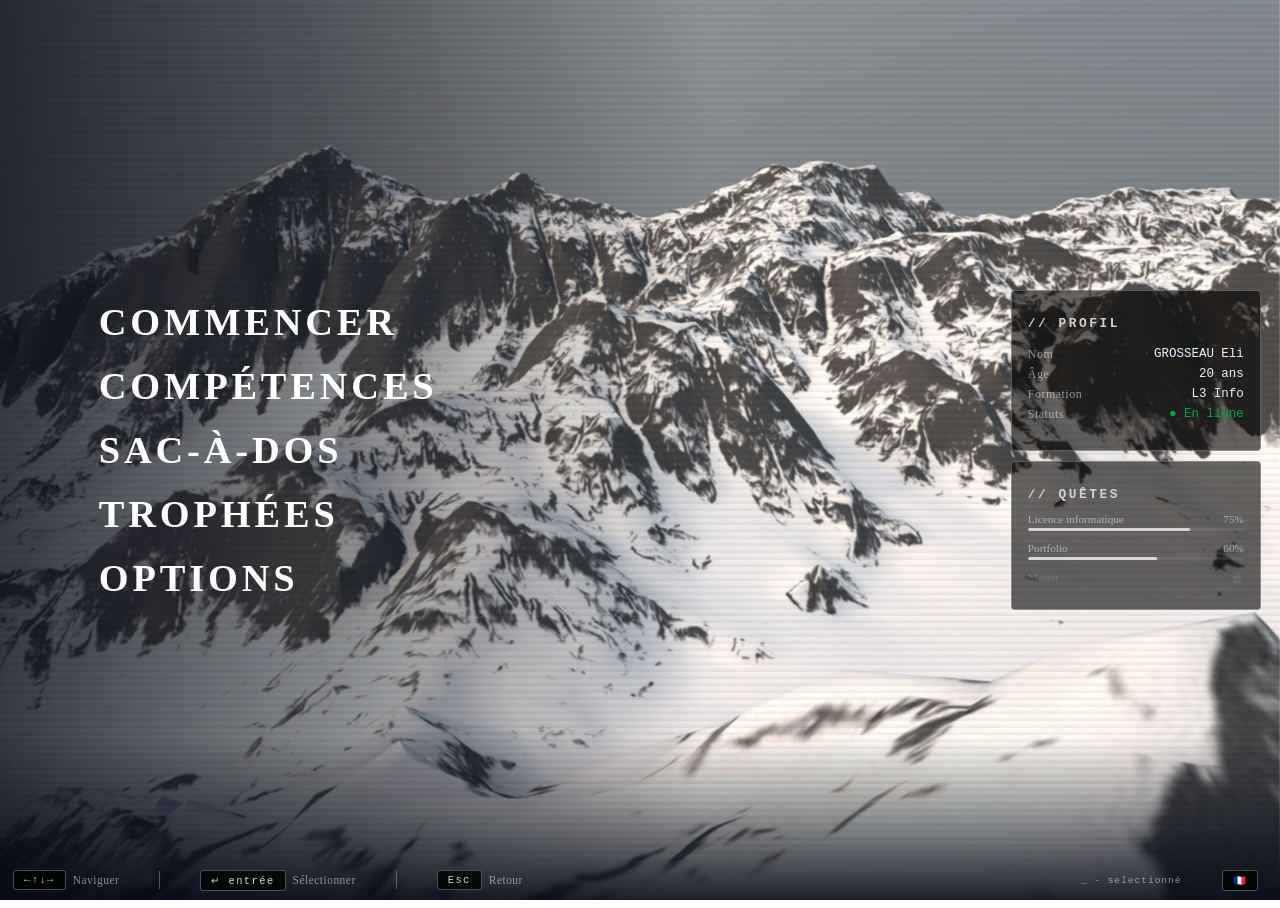
==== index.html @ 4098d2c5 "menu,aside et footer + backgound et effet visuel" ====
<!DOCTYPE html>
<html lang="fr">
<head>
    <meta charset="UTF-8">
    <meta name="viewport" content="width=device-width, initial-scale=1.0">
    <title>GROSSEAU Eli</title>
    <link rel="stylesheet" href="style.css">
</head>
<body>

<!-- 
<div id="loader">
    <div></div>
</div>
-->


<!-- ===============effet visuel du background========================= -->
<!-- <canvas id="snow-canvas" aria-hidden="true"></canvas> -->
<div id="overlay-left"  aria-hidden="true"></div>
<div id="overlay-bottom" aria-hidden="true"></div>
<div id="scanlines"     aria-hidden="true"></div>




<img id="background" src="montagne2.png" alt="img de fond">




<!-- ===============nav========================= -->

<nav id="menu" aria-label="Menu principal">
    <ul>
        <li class="menu-item" data-section="contact">
            <span>commencer</span>
        </li>
        <li class="menu-item">
            <span>compétences</span>
        </li>
        <li class="menu-item">
            <span>sac-à-dos</span>
        </li>
        <li class="menu-item">
            <span>trophées</span>
        </li>
        <li class="menu-item">
            <span>options</span>
        </li>
        
    </ul>
</nav>


<!-- ===============aside========================= -->
<aside id="side-panel">
    
    <div class="panel-card">
        <h3>// PROFIL</h3>
        <dl class="profil-list">
            <dt>Nom</dt>
            <dd>GROSSEAU Eli</dd>

            <dt>Âge</dt>
            <dd>20 ans</dd>

            <dt>Formation</dt>
            <dd>L3 Info</dd>

            <dt>Statuts</dt>
            <dd style="color:#00a740">● En ligne</dd>

        </dl>
    </div>

    <div class="panel-card">
        <h3>// quêtes</h3>

        <p class="prog-label"><span data-i18n="quete.master">Licence informatique</span><span>75%</span></p>
        <div class="prog-track"><div class="prog-fill" style="width:75%"></div></div>

        <p class="prog-label"><span data-i18n="quete.master">Portfolio</span><span>60%</span></p>
        <div class="prog-track"><div class="prog-fill" style="width:60%"></div></div>

        <div class="locked">
        <p class="prog-label"><span data-i18n="quete.portfolio">Master</span><span>🔒</span></p>
        <div class="prog-track"><div class="prog-fill" style="width:0%"></div></div>
        </div>
    </div>
    
</aside>


<!-- contenu principal -->

<section class="section-panel" id="section-contact" aria-label="Contact"> 
    <div class="section-inner">
        <h1>Commencer</h1>
        <form id="contact-form" action="https://formspree.io/f/xykaarzw" method="POST">
                <div class="contact-field">
                    <label>NOM DU JOUEUR</label>
                    <input type="text" name="name" placeholder="Ton nom" required>
                </div>
                <div class="contact-field">
                    <label>CANAL DE COMMUNICATION</label>
                    <input type="email" name="email" placeholder="ton@email.com" required>
                </div>
                <div class="contact-field">
                    <label>MESSAGE</label>
                    <textarea name="message" placeholder="Décris ta demande..." required></textarea>
                </div>
                <button type="submit" class="btn-launch">Envoyer</button>
                <p id="form-status" style="margin-top:12px; font-family:var(--font-mono);
                font-size:0.75rem; color:var(--accent); display:none;"></p>
        </form>
    </div>
</section>











<!-- ===============footer========================= -->
<footer id="footer">

    <div class="controls">
        <span class="box">←↑↓→</span>
        <span class="control-label">Naviguer</span>
    </div>

    <div class="separation"></div>

    <div class="controls">
        <span class="box">↵ entrée</span>
        <span class="control-label">Sélectionner</span>
    </div>

    <div class="separation"></div>

    <div class="controls">
        <span class="box">Esc</span>
        <span class="control-label">Retour</span>
    </div>

    <span class="footer-right control-label">_ - selectionné</span>
    <span class="box">🇫🇷</span>
</footer>


<script src="main.js"></script>
</body>
</html>
---- style.css ----
:root {
    --accent:    #d4d4d4;
    --accent2:   #B8F5FF;
    --dark:      #050d1a;
    --panel-bg:  rgba(5, 20, 40, 0.82);
    --border:    rgba(211, 211, 211, 0.35);
    --text:      #e8f4ff;
    --text-dim:  rgba(232, 244, 255, 0.55);
    --font-hud:  'Rajdhani', sans-serif;
    --font-mono: 'Share Tech Mono', monospace;
    --menu :rgb(15, 15, 15); 
    }


html, body {
    width: 100%; height: 100%;
    overflow: hidden;
}



    /* Dégradé gauche : assombrit la zone menu pour le rendre lisible */
#overlay-left {
    position: fixed; inset: 0; z-index: 3; pointer-events: none;
    background: linear-gradient(
    to right,
    rgba(4,10,22,0.80) 0%,
    rgba(4,10,22,0.45) 28%,
    transparent 55%
    );
}

    /* Dégradé bas */
#overlay-bottom {
    position: fixed; bottom: 0; left: 0; right: 0; z-index: 3;
    height: 18vh; pointer-events: none;
    background: linear-gradient(to top, rgba(4,10,22,0.90) 0%, transparent 100%);
}
    
    /* Légères lignes horizontales pour l'effet écran CRT */
#scanlines {
    position: fixed; inset: 0; z-index: 4; pointer-events: none;
    background: repeating-linear-gradient(
    to bottom,
    transparent 0px, transparent 3px,
    rgba(0,0,0,0.04) 5px, rgba(0,0,0,0.06) 7px
    );
}







#background {
    position: fixed; inset: 0; z-index: 0;
    width: 100%; height: 100%;
    object-fit: cover;        
    object-position: center;  
    pointer-events: none;
}






#header{
    position: fixed; top:0; left:0; right: 0; z-index: 10;
    height: 50px;
    /*background-color: rgba(0, 0, 0, 0.815);*/
    background: rgba(4,10,22,0.85);
    border-bottom: 1px solid rgb(0, 0, 0);
    backdrop-filter: blur(10px);
    display: flex; align-items: center; padding: 0 24px; gap: 14px;
}

.header-right {
    margin-left: auto; 
    display: flex; 
    gap: 10px; 
    align-items: center; 
}

.name {
    font-size: 1.05rem; font-weight: 700;
    letter-spacing: 0.18em;color: var(--accent);
}




.box{
    background: rgba(0, 0, 0,0.8); border: 1px solid var(--border);
    border-radius: 3px; 
    padding: 3px 10px;
    font-family: var(--font-mono); 
    font-size: 0.65rem;
    color: var(--accent); letter-spacing: 0.14em;
}


#menu {
    position: fixed; left: 3.5vw; top: 50%;
    transform: translateY(-50%);
    z-index: 10;
    display: flex; flex-direction: column; gap: 4px;
}


.menu-item{
    display: flex; align-items: center; gap: 12px;
    padding: 10px 20px 10px 14px;
    cursor: pointer; 
    border-radius: 0;
    position: relative;
    list-style: none;
    font-size: clamp(1rem, 3vw, 4rem); font-weight: 600;
    letter-spacing: 0.1em; text-transform: uppercase;
    color: /*var(--menu)*/white; transition: color 0.15s;
    
}

.menu-item:hover {

    background: rgba(0, 0, 0, 0.39);
    /*backdrop-filter: blur(4px);*/
}





#side-panel {
    position: fixed; right: 1.5vw; top: 50%;
    transform: translateY(-50%);
    z-index: 10; 
    width: min(250px, 20vw);
    display: flex; flex-direction: column; gap: 10px;
    
}


.panel-card {
    background: /*var(--panel-bg)*/ rgba(0, 0, 0,0.6); 
    border: 1px solid var(--border);
    border-radius: 4px; 
    padding: 12px 16px; 
    /*backdrop-filter: blur(4px);*/
}

.panel-card h3{
    font-family: var(--font-mono); font-size: 0.8em;
    letter-spacing: 0.2em; color: var(--accent);
    text-transform: uppercase; margin-bottom: 10px;
}

.panel-card dl {
    display: grid;
    grid-template-columns: auto 1fr; 
    gap: 5px 12px;                   
}

.profil-list > dt {
    font-size: 0.75rem;
    color: var(--text-dim);
    letter-spacing: 0.04em;
    align-self: center;
}

.profil-list > dd {
    font-family: var(--font-mono);
    font-size: 0.78rem;
    color: var(--text);
    text-align: right; 
    align-self: center;
}


.prog-label {
    display: flex; justify-content: space-between;
    font-size: 0.7rem; color: var(--text-dim); margin-bottom: 3px;
}

.prog-track {
    height: 3px; background: rgba(255,255,255,0.08);
    border-radius: 2px; overflow: hidden; margin-bottom: 7px;
}

.prog-fill { height:100%; border-radius:2px; background:var(--accent); box-shadow:0 0 5px var(--accent); }

.locked{
    opacity: 0.3; 
    filter: grayscale(1); 
    
}


#footer{
    position: fixed; bottom: 0; left: -9px; right: 0; z-index: 10;
    height:40px; 
    /*background: /*rgba(4,10,22,0.85);*/
    /*border-top: 1px solid var(--border);*/
    backdrop-filter: blur(2px);
    display: flex; 
    align-items: center; 
    padding: 0 22px; 
    gap: 40px;
}

.controls {
    display: flex; 
    align-items: center; 
    gap: 7px; 

}

.separation {
    width: 1px; 
    height: 18px; 
    background: var(--border);
}

.control-label {
    font-size: 0.72rem; 
    color: var(--text-dim); 
    letter-spacing: 0.04em;
}

.footer-right {
    margin-left: auto; 
    font-family: var(--font-mono);
    font-size: 0.6rem; 
    color: var(--text-dim); 
    letter-spacing: 0.1em;
}
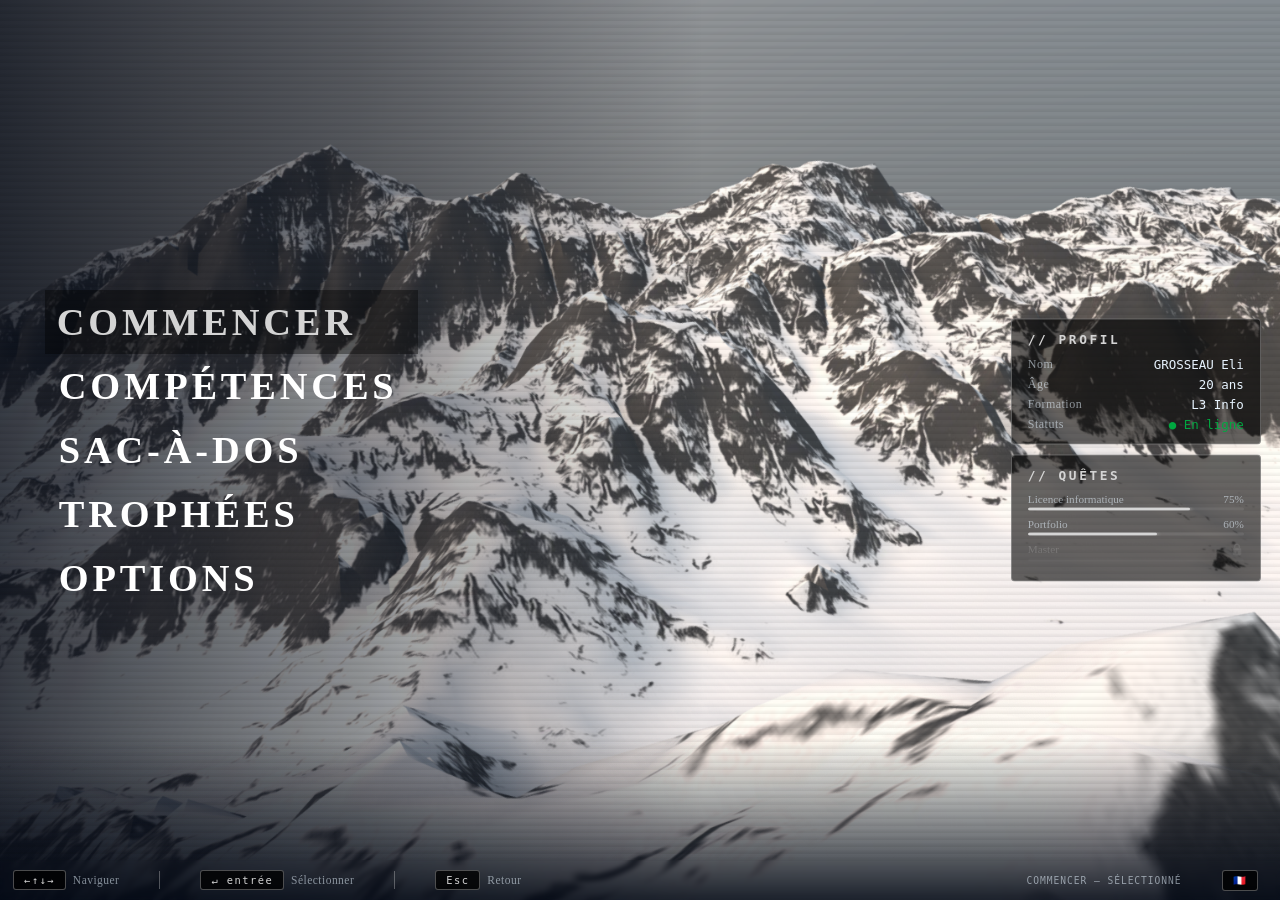
==== commit cff11fbf: "ajustement navigation + ajout du contenu principal" ====
--- a/index.html
+++ b/index.html
@@ -24,7 +24,7 @@
 
 
 
-<img id="background" src="montagne2.png" alt="img de fond">
+<img id="background" src="image/montagne2.png" alt="img de fond">
 
 
 
@@ -36,16 +36,16 @@
         <li class="menu-item" data-section="contact">
             <span>commencer</span>
         </li>
-        <li class="menu-item">
+        <li class="menu-item" data-section="competences">
             <span>compétences</span>
         </li>
-        <li class="menu-item">
+        <li class="menu-item" data-section="sac">
             <span>sac-à-dos</span>
         </li>
-        <li class="menu-item">
+        <li class="menu-item" data-section="trophees">
             <span>trophées</span>
         </li>
-        <li class="menu-item">
+        <li class="menu-item" data-section="options">
             <span>options</span>
         </li>
         
@@ -118,9 +118,70 @@
 </section>
 
 
-
-
-
+<section class="section-panel" id="section-competences" aria-label="Compétences"> 
+    <div class="section-inner">
+        <h1>Compétences</h1>
+
+        <div class="skill-level">
+            <h2>or <svg width="30px" height="15px" viewBox="0 0 16.00 16.00" fill="none" xmlns="http://www.w3.org/2000/svg" stroke="" stroke-width="0.00016"><g id="SVGRepo_bgCarrier" stroke-width="0"></g><g id="SVGRepo_tracerCarrier" stroke-linecap="round" stroke-linejoin="round"></g><g id="SVGRepo_iconCarrier"> <circle cx="8" cy="8" r="8" fill="#ffd500"></circle> </g></svg></h2>
+            <div class="skill-grid">
+                <div class="skill-card">
+                    <img src="image/python.png" alt="Python icon">
+                    <h3>python</h3>
+                </div>
+
+                <div class="skill-card">
+                    <img src="python-icon.png" alt="Python icon">
+                    <h3>javascript</h3>
+                </div>
+                
+                <div class="skill-card">
+                    <img src="python-icon.png" alt="Python icon">
+                    <h3>css</h3>
+                </div>
+                
+            </div>
+        </div>
+
+        <div class="skill-level">
+            <h2>diamant <svg width="30px" height="15px" viewBox="0 0 20.00 20.00" version="1.1" xmlns="http://www.w3.org/2000/svg" xmlns:xlink="http://www.w3.org/1999/xlink" fill="" stroke=""><g id="SVGRepo_bgCarrier" stroke-width="0"></g><g id="SVGRepo_tracerCarrier" stroke-linecap="round" stroke-linejoin="round"></g><g id="SVGRepo_iconCarrier"> <title>diamond [#768]</title> <desc>Created with Sketch.</desc> <defs> </defs> <g id="Page-1" stroke-width="0.0002" fill="none" fill-rule="evenodd"> <g id="Dribbble-Light-Preview" transform="translate(-60.000000, -4840.000000)" fill="#008799"> <g id="icons" transform="translate(56.000000, 160.000000)"> <path d="M20.18,4680 L7.819,4680 L4,4685.97804 L14,4697 L24,4685.76489 L20.18,4680 Z M19.095,4681.96452 L21.498,4685.59103 L13.985,4694.03062 L6.492,4685.77275 L8.925,4681.96452 L19,4681.96452 L19.095,4681.96452 Z" id="diamond-[#768]"> </path> </g> </g> </g> </g></svg></h2>
+            <div class="skill-grid">
+                <div class="skill-card">
+                    <img src="python-icon.png" alt="Python icon">
+                    <h3>python</h3>
+                </div>
+
+                <div class="skill-card">
+                    <img src="python-icon.png" alt="Python icon">
+                    <h3>javascript</h3>
+                </div>
+                
+                <div class="skill-card">
+                    <img src="python-icon.png" alt="Python icon">
+                    <h3>css</h3>
+                </div>
+                
+            </div>
+        </div>
+
+    </div>
+</section>
+
+<section class="section-panel" id="section-sac" aria-label="sac-à-dos"> 
+    <div class="section-inner">
+        <h1>Projets</h1>
+        <div>
+            <div class="project-card">
+                <img src="image/projet1.png" alt="Projet 1">
+                <h3>Projet 1</h3>
+                <p>Description du projet 1.</p>
+
+            </div>
+        </div>
+        
+
+    </div>
+</section>
 
 
 
--- a/style.css
+++ b/style.css
@@ -1,5 +1,5 @@
 
-
+*, *::before, *::after { box-sizing: border-box; margin: 0; padding: 0; }
 
 :root {
     --accent:    #d4d4d4;
@@ -115,7 +115,6 @@
 .menu-item{
     display: flex; align-items: center; gap: 12px;
     padding: 10px 20px 10px 14px;
-    cursor: pointer; 
     border-radius: 0;
     position: relative;
     list-style: none;
@@ -125,13 +124,11 @@
     
 }
 
-.menu-item:hover {
-
-    background: rgba(0, 0, 0, 0.39);
-    /*backdrop-filter: blur(4px);*/
-}
-
-
+.menu-item.active {
+  background: rgba(0, 0, 0, 0.39);
+  color: var(--accent);
+  padding-left: 12px;
+}
 
 
 
@@ -240,3 +237,71 @@
 }
 
 
+
+
+
+
+
+.section-panel {
+      position: fixed; inset: 0; z-index: 20;
+      display: none; align-items: center; justify-content: center;
+      background: rgba(0,0,0,0.72); backdrop-filter: blur(5px);
+    }
+.section-panel.open { display: flex; }
+.section-inner {
+    background: var(--panel-bg); border: 1px solid var(--border);
+    border-radius: 6px; padding: 30px 36px;
+    max-width: 680px; width: 90vw; max-height: 82vh; overflow-y: auto;
+}
+
+.section-panel h1{
+    color: white;
+    margin-top: 10px;
+    margin-bottom: 30px;
+}
+
+.skill-level{
+    margin-bottom: 25px;
+}
+
+
+.skill-grid {
+    display: grid; 
+    grid-template-columns: repeat(auto-fit, minmax(155px,1fr));
+    gap: 14px; 
+    margin-top: -5px;
+}
+
+.skill-card {
+    background: rgba(125,249,255,0.05);
+    border-radius: 5px; 
+    padding: 10px; text-align: center;
+}
+
+.skill-card h3{
+    color: white;
+    margin: 10px;
+}
+
+
+
+.skill-card img {
+    width: min(65px, 30vw);
+    /*height: 60px;*/
+    object-fit: contain;
+    margin: 8px;
+}
+
+.skill-level h2 {
+    border-bottom:1.5px solid rgba(160, 160, 160, 0.212) ;
+    color: white;
+    padding-bottom: 13px;
+    margin-bottom: 20px;
+}
+
+.skill-level svg {
+    vertical-align: middle;
+    
+}
+
+
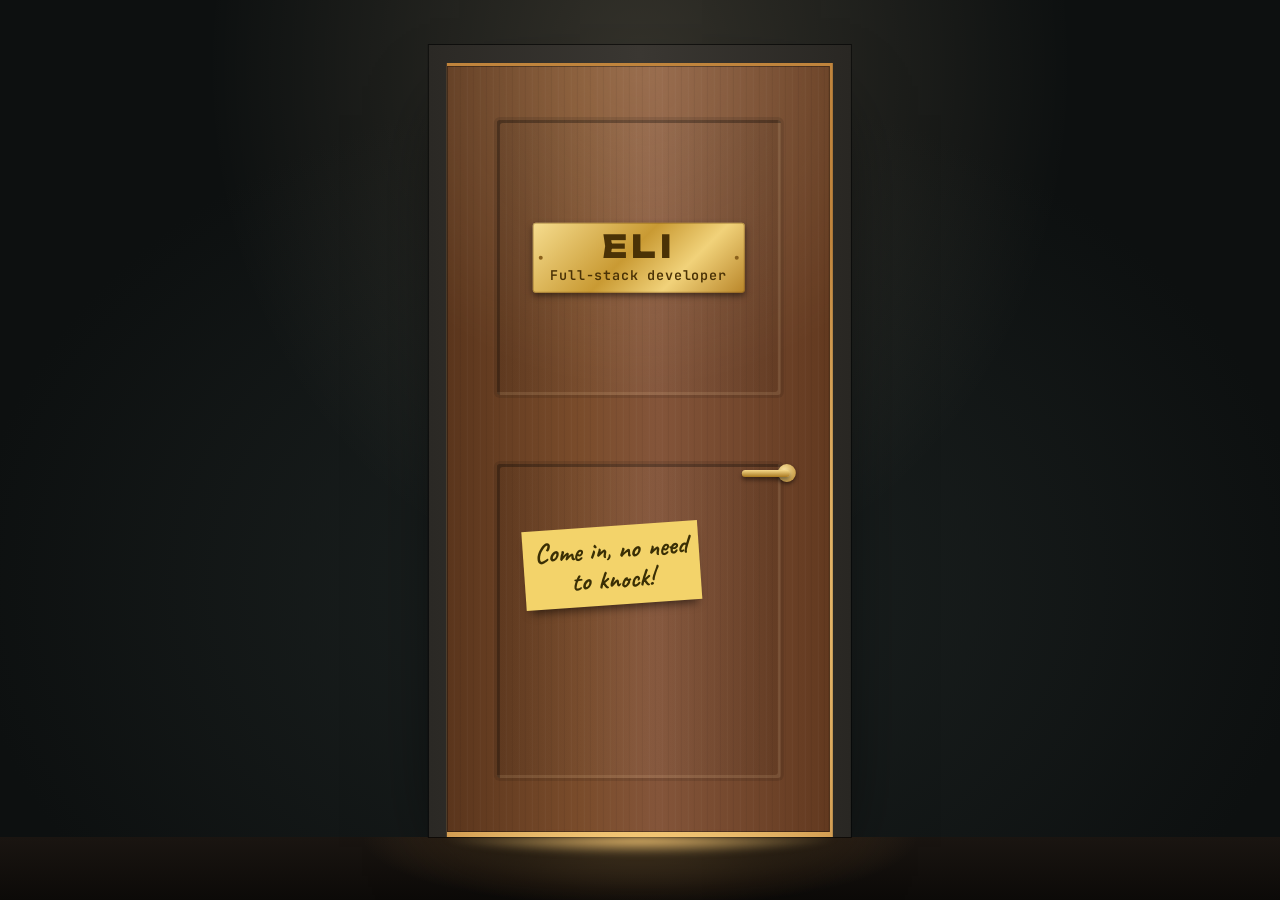
==== commit 5ca6661c: "Premier commit : le bureau d'Eli" ====
--- a/index.html
+++ b/index.html
@@ -1,222 +1,301 @@
-<!DOCTYPE html>
+<!doctype html>
 <html lang="fr">
 <head>
-    <meta charset="UTF-8">
-    <meta name="viewport" content="width=device-width, initial-scale=1.0">
-    <title>GROSSEAU Eli</title>
-    <link rel="stylesheet" href="style.css">
+<meta charset="utf-8">
+<meta name="viewport" content="width=device-width, initial-scale=1, viewport-fit=cover">
+<title>Le bureau d'Eli · Portfolio</title>
+<meta name="description" content="Portfolio d'Eli, développeur fullstack en devenir à Nouméa : entre dans son bureau et fouille les projets, le carnet et le CV.">
+<link rel="icon" href="assets/favicon.svg" type="image/svg+xml">
+<meta name="theme-color" content="#b58a5e">
+<!-- Aperçu quand on partage le lien (LinkedIn, Discord, Messenger…).
+     og:url et og:image doivent être des adresses complètes : à adapter à l'adresse finale du site. -->
+<meta property="og:type" content="website">
+<meta property="og:site_name" content="Le bureau d'Eli">
+<meta property="og:title" content="Le bureau d'Eli · Portfolio">
+<meta property="og:description" content="Développeur fullstack en devenir à Nouméa. Entre dans mon bureau : projets, carnet, CV… et quelques secrets.">
+<meta property="og:url" content="https://elicopter-nc.github.io/portfolio/">
+<meta property="og:image" content="https://elicopter-nc.github.io/portfolio/assets/og.jpg">
+<meta property="og:image:width" content="1200">
+<meta property="og:image:height" content="630">
+<meta property="og:image:alt" content="Un bureau vu de dessus : clavier, dossier Projets, carnet, post-its et tasse de café">
+<meta property="og:locale" content="fr_FR">
+<meta property="og:locale:alternate" content="en_GB">
+<meta name="twitter:card" content="summary_large_image">
+
+<link rel="preconnect" href="https://fonts.googleapis.com">
+<link rel="stylesheet" href="https://fonts.googleapis.com/css2?family=Caveat:wght@500;700&family=Instrument+Sans:wght@400;500;600&family=Unbounded:wght@500;700;800&family=JetBrains+Mono:wght@400;500;700&display=swap">
+<link rel="stylesheet" href="css/style.css">
+<script>
+  // décide tout de suite si l'écran d'accueil doit s'afficher (évite un flash au chargement)
+  try { if (localStorage.getItem("eli-portfolio-intro-vue") === "1" && !/[?&]intro\b/.test(location.search)) document.documentElement.classList.add("intro-vue"); } catch (e) {}
+</script>
+<script type="module" src="js/main.js"></script>
 </head>
 <body>
-
-<!-- 
-<div id="loader">
-    <div></div>
-</div>
--->
-
-
-<!-- ===============effet visuel du background========================= -->
-<!-- <canvas id="snow-canvas" aria-hidden="true"></canvas> -->
-<div id="overlay-left"  aria-hidden="true"></div>
-<div id="overlay-bottom" aria-hidden="true"></div>
-<div id="scanlines"     aria-hidden="true"></div>
-
-
-
-
-<img id="background" src="image/montagne2.png" alt="img de fond">
-
-
-
-
-<!-- ===============nav========================= -->
-
-<nav id="menu" aria-label="Menu principal">
+<!-- ====================== BUREAU ====================== -->
+<div class="room" id="room">
+  <div class="scene" id="scene">
+    <div class="obj plant" data-o="plant" aria-hidden="true" style="pointer-events:auto"><div class="pot"></div></div>
+    <button class="obj click lamp" data-o="lamp" id="o-lamp" aria-pressed="false" aria-label="Allumer la lampe de bureau (mode nuit)">
+      <svg viewBox="0 0 150 150" width="100%" height="100%" aria-hidden="true">
+        <defs>
+          <linearGradient id="lp-alu" x1="0" y1="0" x2="1" y2="1"><stop offset="0" stop-color="#e9ebee"/><stop offset=".5" stop-color="#b9bec5"/><stop offset="1" stop-color="#8f959d"/></linearGradient>
+          <radialGradient id="lp-base" cx="40%" cy="35%" r="70%"><stop offset="0" stop-color="#f4f4f2"/><stop offset="1" stop-color="#cfd0cc"/></radialGradient>
+          <filter id="lp-blur" x="-50%" y="-200%" width="200%" height="500%"><feGaussianBlur stdDeviation="7"/></filter>
+        </defs>
+        <circle cx="32" cy="34" r="25" fill="url(#lp-base)"/>
+        <circle cx="32" cy="34" r="25" fill="none" stroke="#b5b7b2" stroke-width="1.5"/>
+        <circle class="lamp-dot" cx="32" cy="34" r="3.2" fill="#9a9c98"/>
+        <path d="M38 40 L84 70" stroke="url(#lp-alu)" stroke-width="5" stroke-linecap="round"/>
+        <circle cx="84" cy="70" r="5" fill="#8f959d"/>
+        <g transform="rotate(38 96 92)">
+          <rect class="led-glow" x="48" y="82" width="104" height="20" rx="10" fill="#ffd98a" opacity="0" filter="url(#lp-blur)"/>
+          <rect x="52" y="85" width="96" height="15" rx="7.5" fill="url(#lp-alu)"/>
+          <rect class="led" x="58" y="90" width="84" height="5" rx="2.5" fill="#6d7178"/>
+        </g>
+      </svg>
+    </button>
+    <div class="obj monitor" data-o="monitor" aria-hidden="true"><div class="foot"></div><div class="bar"></div></div>
+    <div class="obj mat" data-o="mat" aria-hidden="true"></div>
+    <div class="obj keyboard" data-o="keyboard" aria-hidden="true" id="kb"></div>
+    <button class="obj click cv-desk" data-o="cv" id="o-cv" aria-label="Lire mon CV">
+      <span class="cv-h"><b>Eli</b><small>Développeur fullstack</small></span>
+      <span class="cv-sec">Formation</span><i></i><i></i>
+      <span class="cv-sec">Expérience</span><i></i><i></i><i></i>
+      <span class="cv-sec">Compétences</span><i></i><i></i>
+    </button>
+    <div class="obj mouse" data-o="mouse" aria-hidden="true"></div>
+    <div class="obj flags" data-o="flags" role="group" aria-label="Choisir la langue">
+
+      <button type="button" class="flag fr" data-lang="fr" aria-pressed="true" aria-label="Afficher le site en français">
+        <svg viewBox="0 0 60 40" aria-hidden="true"><rect width="20" height="40" fill="#1f3f96"/><rect x="20" width="20" height="40" fill="#fff"/><rect x="40" width="20" height="40" fill="#e1323b"/></svg>
+      </button>
+      <button type="button" class="flag en" data-lang="en" aria-pressed="false" aria-label="Show the site in English">
+        <svg viewBox="0 0 60 30" aria-hidden="true">
+          <clipPath id="uk-c"><rect width="60" height="30"/></clipPath>
+          <g clip-path="url(#uk-c)">
+            <rect width="60" height="30" fill="#1f3f96"/>
+            <path d="M0 0 L60 30 M60 0 L0 30" stroke="#fff" stroke-width="6"/>
+            <path d="M0 0 L60 30 M60 0 L0 30" stroke="#d6293b" stroke-width="2"/>
+            <path d="M30 0 V30 M0 15 H60" stroke="#fff" stroke-width="10"/>
+            <path d="M30 0 V30 M0 15 H60" stroke="#d6293b" stroke-width="6"/>
+          </g>
+        </svg>
+      </button>
+    </div>
+
+    <div class="obj ring" data-o="ring" aria-hidden="true"></div>
+    <div class="obj mug" data-o="mug" aria-hidden="true" title="Touiller le café"><div class="cup"></div><div class="crema"></div><div class="handle"></div><div class="steam"><i></i><i></i><i></i></div></div>
+    <div class="obj pen" data-o="pen" aria-hidden="true"></div>
+
+    <div class="obj headset" data-o="headset" aria-hidden="true">
+      <svg viewBox="0 0 230 230" width="100%" height="100%">
+        <defs>
+          <radialGradient id="hs-shell" cx="40%" cy="35%" r="70%"><stop offset="0" stop-color="#4a4f57"/><stop offset=".55" stop-color="#2a2d33"/><stop offset="1" stop-color="#141619"/></radialGradient>
+          <linearGradient id="hs-metal" x1="0" x2="1"><stop offset="0" stop-color="#8d939b"/><stop offset=".5" stop-color="#e3e6ea"/><stop offset="1" stop-color="#8d939b"/></linearGradient>
+        </defs>
+        <path d="M34 214 C 20 236, 64 238, 58 260" fill="none" stroke="#1c1e22" stroke-width="4" stroke-linecap="round"/>
+        <path d="M42 168 C 42 34, 188 34, 188 168" fill="none" stroke="#25282d" stroke-width="12" stroke-linecap="round"/>
+        <path d="M42 168 C 42 38, 188 38, 188 168" fill="none" stroke="#454a52" stroke-width="2" opacity=".7"/>
+        <path d="M68 82 C 96 56, 134 56, 162 82" fill="none" stroke="#1a1c20" stroke-width="20" stroke-linecap="round"/>
+        <path d="M68 82 C 96 56, 134 56, 162 82" fill="none" stroke="#3a3e45" stroke-width="1.5" stroke-dasharray="3 4"/>
+        <rect x="37" y="146" width="10" height="30" rx="3" fill="url(#hs-metal)"/>
+        <rect x="183" y="146" width="10" height="30" rx="3" fill="url(#hs-metal)"/>
+        <g transform="rotate(-10 42 196)"><ellipse cx="42" cy="196" rx="25" ry="33" fill="url(#hs-shell)"/><ellipse cx="42" cy="196" rx="16" ry="23" fill="none" stroke="#3d4148" stroke-width="2"/><circle cx="42" cy="222" r="2.2" fill="#e4572e"/></g>
+        <g transform="rotate(10 188 196)"><ellipse cx="188" cy="196" rx="25" ry="33" fill="url(#hs-shell)"/><ellipse cx="188" cy="196" rx="16" ry="23" fill="none" stroke="#3d4148" stroke-width="2"/></g>
+      </svg>
+    </div>
+
+    <div class="obj phone-desk" data-o="phone" aria-hidden="true">
+      <div class="scr"><div class="time" id="clock">9:41</div><div class="day" id="day">Nouméa</div><div class="wx" id="wx"></div>
+        <div class="notif" id="gh-notif"><b id="gh-app">Kairos</b><span id="gh-text">Stage chez ISI · 8 h 00</span><small id="gh-time"></small></div></div>
+    </div>
+
+    <div class="obj card shadow" data-o="card">
+      <div><h1>Eli</h1><p>Développeur fullstack en devenir</p></div>
+      <small>Nouméa · github.com/Elicopter-Nc</small>
+    </div>
+    <div class="obj nugget" data-o="nugget" aria-hidden="true" id="nugget">
+      <svg class="rock" viewBox="0 0 60 50" width="100%" height="100%">
+        <defs>
+          <linearGradient id="ng-stone" x1="0" y1="0" x2="1" y2="1"><stop offset="0" stop-color="#a39b8f"/><stop offset=".5" stop-color="#6f675d"/><stop offset="1" stop-color="#3e3932"/></linearGradient>
+          <linearGradient id="ng-gold" x1="0" y1="0" x2="1" y2="1"><stop offset="0" stop-color="#fff0a8"/><stop offset=".45" stop-color="#e8b52a"/><stop offset="1" stop-color="#9a6608"/></linearGradient>
+        </defs>
+        <polygon points="8,15 21,5 39,6 53,15 58,29 51,43 32,48 13,44 3,31" fill="url(#ng-stone)"/>
+        <polygon points="21,5 39,6 34,17 18,18" fill="#b3ab9f" opacity=".55"/>
+        <polygon points="34,17 53,15 58,29 41,30" fill="#857d72" opacity=".5"/>
+        <polygon points="13,44 32,48 41,30 22,31" fill="#2f2b26" opacity=".35"/>
+        <polygon points="19,14 29,10 33,17 25,22 18,20" fill="url(#ng-gold)"/>
+        <polygon points="37,25 46,22 47,31 40,33" fill="url(#ng-gold)"/>
+        <polygon points="14,30 20,28 21,34 15,35" fill="url(#ng-gold)"/>
+        <polygon points="29,36 33,35 33,39 29,40" fill="url(#ng-gold)"/>
+        <circle cx="24" cy="14" r="1.3" fill="#fff" opacity=".9"/><circle cx="42" cy="26" r="1" fill="#fff" opacity=".8"/>
+      </svg>
+      <span class="spark s1"></span><span class="spark s2"></span>
+    </div>
+
+    <button class="obj click badge-desk" data-o="badge" id="o-badge" aria-label="Voir mon badge de stage chez ISI">
+      <svg viewBox="0 0 170 210" width="100%" height="100%" aria-hidden="true">
+        <path d="M70 40 C 20 30, -10 -10, 40 -30 M100 40 C 150 30, 175 -20, 120 -34" fill="none" stroke="#2b5fd9" stroke-width="12" stroke-linecap="round"/>
+        <rect x="76" y="34" width="18" height="16" rx="3" fill="#b9bec5"/>
+        <rect x="18" y="46" width="134" height="160" rx="12" fill="rgba(235,242,250,.65)" stroke="rgba(255,255,255,.8)" stroke-width="2"/>
+        <rect x="26" y="54" width="118" height="146" rx="7" fill="#fdfcf9"/>
+        <rect x="26" y="54" width="118" height="30" rx="7" fill="#1f3b73"/><rect x="26" y="74" width="118" height="10" fill="#1f3b73"/>
+        <text x="85" y="75" text-anchor="middle" font-family="Unbounded, sans-serif" font-weight="800" font-size="15" fill="#fff" letter-spacing="2">ISI</text>
+        <circle cx="85" cy="114" r="20" fill="#dfe6f0"/><text x="85" y="121" text-anchor="middle" font-family="Unbounded, sans-serif" font-weight="800" font-size="20" fill="#1f3b73">E</text>
+        <text x="85" y="152" text-anchor="middle" font-family="Unbounded, sans-serif" font-weight="700" font-size="14" fill="#1b1d20">Eli</text>
+        <text x="85" y="167" text-anchor="middle" font-family="JetBrains Mono, monospace" font-size="8.5" fill="#55595f" id="badge-role">STAGIAIRE DEV</text>
+        <g fill="#1b1d20"><rect x="48" y="178" width="2" height="12"/><rect x="52" y="178" width="1" height="12"/><rect x="55" y="178" width="3" height="12"/><rect x="60" y="178" width="1" height="12"/><rect x="63" y="178" width="2" height="12"/><rect x="67" y="178" width="1" height="12"/><rect x="70" y="178" width="3" height="12"/><rect x="75" y="178" width="1" height="12"/><rect x="78" y="178" width="2" height="12"/><rect x="82" y="178" width="1" height="12"/><rect x="85" y="178" width="3" height="12"/><rect x="90" y="178" width="2" height="12"/><rect x="94" y="178" width="1" height="12"/><rect x="97" y="178" width="3" height="12"/><rect x="102" y="178" width="1" height="12"/><rect x="105" y="178" width="2" height="12"/><rect x="109" y="178" width="1" height="12"/><rect x="112" y="178" width="3" height="12"/><rect x="117" y="178" width="2" height="12"/></g>
+      </svg>
+    </button>
+
+    <button class="obj click folder-desk" data-o="folder" id="o-folder" aria-label="Ouvrir le dossier des projets">
+      <span class="ft"></span><span class="fb"></span>
+      <span class="tabs" id="mini-tabs"></span>
+      <span class="ff"><span class="lbl"><small>DOSSIER · <span data-count>4</span> FICHES</small><b>Projets</b></span><span class="cta">Clique pour ouvrir →</span></span>
+    </button>
+
+    <button class="obj click nb-desk" data-o="notebook" id="o-nb" aria-label="Ouvrir le carnet : à propos et compétences">
+      <span class="ttl">À propos<small>& COMPÉTENCES</small></span>
+      <span class="sticker" style="left:70px;bottom:120px;background:#f0a81c;color:#2b1c00;transform:rotate(-8deg)">TREC 7</span>
+      <span class="sticker" style="left:150px;bottom:58px;background:#e9efe2;color:#2e372d;transform:rotate(6deg)">&lt;/&gt;</span>
+      <span class="sticker" style="right:60px;bottom:150px;background:#7d5bd0;color:#fff;transform:rotate(10deg)">GG</span>
+      <span class="sticker" style="right:70px;bottom:70px;background:#e4572e;color:#fff;transform:rotate(-4deg)">Nouméa</span>
+    </button>
+
+    <button class="obj click postit" data-o="postit" id="o-postit" aria-label="Agrandir le post-it Parcours">
+      <h2>Parcours</h2>
+      <ul><li>Licence Info · UNC</li><li>Projets perso, 2025-26</li><li class="now">Stage dev · ISI</li></ul>
+    </button>
+
+    <button class="obj click car" data-o="car" id="o-car" aria-label="Faire rouler la voiture miniature">
+      <span class="wheel fl"></span><span class="wheel fr"></span><span class="wheel bl"></span><span class="wheel br"></span>
+      <span class="body"><span class="lights"></span><span class="wind"></span><span class="roof"></span><span class="rear"></span><span class="stripes"></span></span>
+    </button>
+
+    <button class="obj click postit todo" data-o="todo" id="o-todo" aria-pressed="false" aria-label="Cocher « finir le portfolio »">
+      <h2 style="font-size:28px">TODO</h2>
+      <ul style="font-size:20px"><li>finir la L3</li><li>trouver un stage</li><li class="no" id="todo-last"><span>finir le portfolio</span></li></ul>
+    </button>
+    <!-- lumière : fenêtre (jour, météo), teinte de l'heure, nuit avec la lampe -->
+    <div class="sunlight" id="sunlight" aria-hidden="true"><i></i><i></i><i></i><i></i><div class="drops"></div></div>
+    <div class="tint" id="tint" aria-hidden="true"></div>
+    <div class="night" id="night" aria-hidden="true"></div>
+    <div class="lampglow" id="lampglow" aria-hidden="true"></div>
+  </div>
+  <div class="hint">Clique sur les objets du bureau, ou déplace-les</div>
+  <button type="button" class="tidy" id="tidy" hidden>Ranger le bureau</button>
+  <nav class="corner">
+    <a class="quick" id="quick" href="rapide.html">Vue rapide</a>
+  </nav>
+  <div class="toast" id="toast" role="status" aria-live="polite" hidden></div>
+</div>
+
+<!-- ====================== ÉCRAN D'ACCUEIL (première visite) ====================== -->
+<div class="intro" id="intro" role="dialog" aria-modal="true" aria-label="Entrée du bureau d'Eli">
+  <div class="front" id="front-scene">
+    <div class="wall"></div>
+    <div class="floor"></div>
+    <div class="door-wrap" id="door-wrap">
+      <div class="doorway" aria-hidden="true"></div>
+      <button type="button" class="door" id="intro-go" aria-label="Ouvrir la porte et entrer dans le bureau d'Eli">
+        <span class="panel top"></span><span class="panel bottom"></span>
+        <span class="plate"><b>ELI</b><small>Développeur fullstack</small></span>
+        <span class="door-note">Entrez sans frapper !</span>
+        <span class="handle"><i></i></span>
+      </button>
+      <div class="leak" aria-hidden="true"></div>
+    </div>
+  </div>
+  <div class="flood" id="flood" aria-hidden="true"></div>
+</div>
+
+<!-- ====================== DOSSIER (premier plan) ====================== -->
+<div class="overlay" id="ov-folder" hidden role="dialog" aria-modal="true" aria-label="Dossier des projets">
+  <button class="close" data-close>← Retour au bureau</button>
+  <section id="dossier">
+    <div class="stage" id="stage">
+      <div class="desk" id="fdesk">
+        <div class="counter" aria-live="polite"><span id="count"><b>Dossier fermé</b></span><span class="pbar"><i id="barfill"></i></span></div>
+        <div class="f-back" id="back"><span class="f-tab">DOSSIER N° NC-2026 · ELI</span></div>
+        <div id="docs"></div>
+        <div class="f-front" id="front">
+          <div class="label"><small>Dossier · Projets</small><h2>Eli</h2><p><span data-count>4</span> fiches projet. Mobile et desktop.</p></div>
+          <span class="f-hint" id="fhint">↓ Fais défiler pour sortir les fiches, ou clique sur un onglet</span>
+        </div>
+      </div>
+    </div>
+  </section>
+  <footer class="end"><h2>Fin du dossier.</h2><p>Tu peux aussi lire le carnet ou le post-it sur le bureau.</p><button data-close>← Retour au bureau</button></footer>
+</div>
+
+<!-- ====================== CARNET ====================== -->
+<div class="overlay center" id="ov-nb" hidden role="dialog" aria-modal="true" aria-label="Carnet : à propos et compétences">
+  <button class="close" data-close>← Retour au bureau</button>
+  <div class="nb" id="nb-panel">
+    <div class="spiral" aria-hidden="true"></div>
+    <article class="page" data-p="0">
+      <h2>Salut, moi c'est Eli<small>Page 1 · À propos</small></h2>
+      <p>Je viens de terminer ma 3e année de Licence Informatique à l'Université de la Nouvelle-Calédonie, parcours TREC 7. Je suis en stage chez ISI, une entreprise de développement à Nouméa.</p>
+      <p>J'aime construire des applis complètes, de l'interface jusqu'à la base de données, en soignant autant le code que le rendu visuel.</p>
+      <p>Mes projets perso ont un point commun : ce sont des outils que j'utilise moi-même. Hors-ligne quand c'est utile, sans compte et sans pub.</p>
+      <span class="note">objectif : dev fullstack, web et app !</span>
+    </article>
+    <article class="page" data-p="1">
+      <h2>Compétences<small>Page 2 · Ce que j'utilise</small></h2>
+      <div class="skills">
+        <div><h3>Front</h3><div class="tags"><span>React</span><span>Angular</span><span>TypeScript</span><span>Vite</span><span>Tailwind</span></div></div>
+        <div><h3>Back</h3><div class="tags"><span>Node.js / Express</span><span>Spring Boot</span><span>Django</span><span>PHP</span></div></div>
+        <div><h3>Mobile & desktop</h3><div class="tags"><span>Expo / React Native</span><span>Kotlin</span><span>Electron</span></div></div>
+        <div><h3>Données</h3><div class="tags"><span>PostgreSQL</span><span>MySQL</span><span>SQLite</span></div></div>
+        <div><h3>Outils</h3><div class="tags"><span>Git</span><span>Docker</span><span>Ubuntu</span></div></div>
+      </div>
+    </article>
+    <article class="page" data-p="2">
+      <h2>Ce que j'aime<small>Page 3 · En dehors du code</small></h2>
+      <ul class="likes">
+        <li><i class="dotc" style="--c:#e4572e"></i><div><b>La F1</b>Je suis les Grands Prix en direct, chronos et stratégie compris.</div></li>
+        <li><i class="dotc" style="--c:#2f8f9d"></i><div><b>La course à pied</b>Pour souffler et me vider la tête entre deux sessions de code.</div></li>
+        <li><i class="dotc" style="--c:#7d5bd0"></i><div><b>Les jeux vidéo</b>Ce qui m'a donné envie de comprendre ce qu'il y a derrière l'écran.</div></li>
+      </ul>
+    </article>
+    <article class="page" data-p="3">
+      <h2>On se parle ?<small>Page 4 · Contact</small></h2>
+      <p>Je termine ma licence et je pense poursuivre en master. En attendant, mon code est sur GitHub : n'hésite pas à y jeter un œil ou à me contacter.</p>
+      <p class="mail"><a href="mailto:eli.grosseau21@gmail.com">eli.grosseau21@gmail.com</a></p>
+      <p class="copy">github.com/Elicopter-Nc <button type="button" id="copygh" style="cursor:pointer;border:0;background:#1d1f22;color:#fff;border-radius:4px;padding:3px 10px;font:600 12px var(--font-body)">Copier</button></p>
+      <p style="margin-top:18px"><a href="https://github.com/Elicopter-Nc" target="_blank" rel="noopener">Ouvrir mon GitHub ↗</a></p>
+      <span class="note">basé à Nouméa (UTC+11)</span>
+    </article>
+    <nav class="nb-nav"><button type="button" id="nb-prev">← Page précédente</button><span id="nb-pos">1-2 / 4</span><button type="button" id="nb-next">Page suivante →</button></nav>
+  </div>
+</div>
+
+<!-- ====================== BADGE DE STAGE ====================== -->
+<div class="overlay center" id="ov-badge" hidden role="dialog" aria-modal="true" aria-label="Mon stage chez ISI">
+  <button class="close" data-close>← Retour au bureau</button>
+  <div class="badge-big" id="badge-panel"></div>
+</div>
+
+<!-- ====================== CV ====================== -->
+<div class="overlay center" id="ov-cv" hidden role="dialog" aria-modal="true" aria-label="Mon CV">
+  <button class="close" data-close>← Retour au bureau</button>
+  <article class="cv-page" id="cv-panel"></article>
+</div>
+
+<!-- ====================== POST-IT ====================== -->
+<div class="overlay center" id="ov-postit" hidden role="dialog" aria-modal="true" aria-label="Parcours">
+  <button class="close" data-close>← Retour au bureau</button>
+  <div class="postit big" id="pi-panel">
+    <h2>Parcours</h2>
     <ul>
-        <li class="menu-item" data-section="contact">
-            <span>commencer</span>
-        </li>
-        <li class="menu-item" data-section="competences">
-            <span>compétences</span>
-        </li>
-        <li class="menu-item" data-section="sac">
-            <span>sac-à-dos</span>
-        </li>
-        <li class="menu-item" data-section="trophees">
-            <span>trophées</span>
-        </li>
-        <li class="menu-item" data-section="options">
-            <span>options</span>
-        </li>
-        
+      <li>Bac général · Maths et NSI<span class="sub">Lycée Dick Ukeiwë, 2021-2023</span></li>
+      <li>Licence Informatique · UNC<span class="sub">depuis 2024, parcours TREC 7</span></li>
+      <li>Cours : Java, Spring, Angular, React<span class="sub">+ BDD avancées, réseaux, sécu</span></li>
+      <li>Projets perso, 2025-2026<span class="sub">Box Box, Kairos, Focus, ce portfolio</span></li>
+      <li class="now">Stage dev · ISI Nouméa</li>
     </ul>
-</nav>
-
-
-<!-- ===============aside========================= -->
-<aside id="side-panel">
-    
-    <div class="panel-card">
-        <h3>// PROFIL</h3>
-        <dl class="profil-list">
-            <dt>Nom</dt>
-            <dd>GROSSEAU Eli</dd>
-
-            <dt>Âge</dt>
-            <dd>20 ans</dd>
-
-            <dt>Formation</dt>
-            <dd>L3 Info</dd>
-
-            <dt>Statuts</dt>
-            <dd style="color:#00a740">● En ligne</dd>
-
-        </dl>
-    </div>
-
-    <div class="panel-card">
-        <h3>// quêtes</h3>
-
-        <p class="prog-label"><span data-i18n="quete.master">Licence informatique</span><span>75%</span></p>
-        <div class="prog-track"><div class="prog-fill" style="width:75%"></div></div>
-
-        <p class="prog-label"><span data-i18n="quete.master">Portfolio</span><span>60%</span></p>
-        <div class="prog-track"><div class="prog-fill" style="width:60%"></div></div>
-
-        <div class="locked">
-        <p class="prog-label"><span data-i18n="quete.portfolio">Master</span><span>🔒</span></p>
-        <div class="prog-track"><div class="prog-fill" style="width:0%"></div></div>
-        </div>
-    </div>
-    
-</aside>
-
-
-<!-- contenu principal -->
-
-<section class="section-panel" id="section-contact" aria-label="Contact"> 
-    <div class="section-inner">
-        <h1>Commencer</h1>
-        <form id="contact-form" action="https://formspree.io/f/xykaarzw" method="POST">
-                <div class="contact-field">
-                    <label>NOM DU JOUEUR</label>
-                    <input type="text" name="name" placeholder="Ton nom" required>
-                </div>
-                <div class="contact-field">
-                    <label>CANAL DE COMMUNICATION</label>
-                    <input type="email" name="email" placeholder="ton@email.com" required>
-                </div>
-                <div class="contact-field">
-                    <label>MESSAGE</label>
-                    <textarea name="message" placeholder="Décris ta demande..." required></textarea>
-                </div>
-                <button type="submit" class="btn-launch">Envoyer</button>
-                <p id="form-status" style="margin-top:12px; font-family:var(--font-mono);
-                font-size:0.75rem; color:var(--accent); display:none;"></p>
-        </form>
-    </div>
-</section>
-
-
-<section class="section-panel" id="section-competences" aria-label="Compétences"> 
-    <div class="section-inner">
-        <h1>Compétences</h1>
-
-        <div class="skill-level">
-            <h2>or <svg width="30px" height="15px" viewBox="0 0 16.00 16.00" fill="none" xmlns="http://www.w3.org/2000/svg" stroke="" stroke-width="0.00016"><g id="SVGRepo_bgCarrier" stroke-width="0"></g><g id="SVGRepo_tracerCarrier" stroke-linecap="round" stroke-linejoin="round"></g><g id="SVGRepo_iconCarrier"> <circle cx="8" cy="8" r="8" fill="#ffd500"></circle> </g></svg></h2>
-            <div class="skill-grid">
-                <div class="skill-card">
-                    <img src="image/python.png" alt="Python icon">
-                    <h3>python</h3>
-                </div>
-
-                <div class="skill-card">
-                    <img src="python-icon.png" alt="Python icon">
-                    <h3>javascript</h3>
-                </div>
-                
-                <div class="skill-card">
-                    <img src="python-icon.png" alt="Python icon">
-                    <h3>css</h3>
-                </div>
-                
-            </div>
-        </div>
-
-        <div class="skill-level">
-            <h2>diamant <svg width="30px" height="15px" viewBox="0 0 20.00 20.00" version="1.1" xmlns="http://www.w3.org/2000/svg" xmlns:xlink="http://www.w3.org/1999/xlink" fill="" stroke=""><g id="SVGRepo_bgCarrier" stroke-width="0"></g><g id="SVGRepo_tracerCarrier" stroke-linecap="round" stroke-linejoin="round"></g><g id="SVGRepo_iconCarrier"> <title>diamond [#768]</title> <desc>Created with Sketch.</desc> <defs> </defs> <g id="Page-1" stroke-width="0.0002" fill="none" fill-rule="evenodd"> <g id="Dribbble-Light-Preview" transform="translate(-60.000000, -4840.000000)" fill="#008799"> <g id="icons" transform="translate(56.000000, 160.000000)"> <path d="M20.18,4680 L7.819,4680 L4,4685.97804 L14,4697 L24,4685.76489 L20.18,4680 Z M19.095,4681.96452 L21.498,4685.59103 L13.985,4694.03062 L6.492,4685.77275 L8.925,4681.96452 L19,4681.96452 L19.095,4681.96452 Z" id="diamond-[#768]"> </path> </g> </g> </g> </g></svg></h2>
-            <div class="skill-grid">
-                <div class="skill-card">
-                    <img src="python-icon.png" alt="Python icon">
-                    <h3>python</h3>
-                </div>
-
-                <div class="skill-card">
-                    <img src="python-icon.png" alt="Python icon">
-                    <h3>javascript</h3>
-                </div>
-                
-                <div class="skill-card">
-                    <img src="python-icon.png" alt="Python icon">
-                    <h3>css</h3>
-                </div>
-                
-            </div>
-        </div>
-
-    </div>
-</section>
-
-<section class="section-panel" id="section-sac" aria-label="sac-à-dos"> 
-    <div class="section-inner">
-        <h1>Projets</h1>
-        <div>
-            <div class="project-card">
-                <img src="image/projet1.png" alt="Projet 1">
-                <h3>Projet 1</h3>
-                <p>Description du projet 1.</p>
-
-            </div>
-        </div>
-        
-
-    </div>
-</section>
-
-
-
-
-
-
-<!-- ===============footer========================= -->
-<footer id="footer">
-
-    <div class="controls">
-        <span class="box">←↑↓→</span>
-        <span class="control-label">Naviguer</span>
-    </div>
-
-    <div class="separation"></div>
-
-    <div class="controls">
-        <span class="box">↵ entrée</span>
-        <span class="control-label">Sélectionner</span>
-    </div>
-
-    <div class="separation"></div>
-
-    <div class="controls">
-        <span class="box">Esc</span>
-        <span class="control-label">Retour</span>
-    </div>
-
-    <span class="footer-right control-label">_ - selectionné</span>
-    <span class="box">🇫🇷</span>
-</footer>
-
-
-<script src="main.js"></script>
+  </div>
+</div>
 </body>
 </html>
-
-
--- a/css/style.css
+++ b/css/style.css
@@ -0,0 +1,472 @@
+/* Base (remplace le gabarit de l'artifact) */
+html{color-scheme:light;padding-top:env(safe-area-inset-top,0px);padding-bottom:env(safe-area-inset-bottom,0px);box-sizing:border-box}
+body{margin:0;font-size:14px;font-family:system-ui,sans-serif}
+img{max-width:100%}
+[hidden]{display:none!important}
+/* Layout : un bureau vu de dessus, mis à l'échelle de l'écran. Les objets cliquables (dossier, carnet, post-it) passent au premier plan dans une surcouche */
+:root{
+  --wood:#b58a5e; --wood-2:#a77c51; --wood-line:rgba(70,40,15,.10); --vignette:rgba(40,20,5,.18);
+  --mat:#2f3b38; --mat-edge:#26302d;
+  --fg:#1a1c1f; --muted:#5e646c; --accent:#2b5fd9; --ui:#ffffff; --ui-line:#d9dcd6;
+  --kraft-back:#c39a5b; --kraft:#dcb676; --kraft-ink:#3d2a12;
+  --paper:#fbfaf6; --paper-ink:#1d1f22; --paper-muted:#6b6e72; --paper-line:#e3e0d6; --stamp:#c2362b;
+  --postit:#ffe27a; --postit-2:#ffb8c9;
+  --font-body:"Instrument Sans",system-ui,sans-serif; --font-display:"Unbounded","Instrument Sans",system-ui,sans-serif;
+  --font-mono:"JetBrains Mono",ui-monospace,Menlo,Consolas,monospace; --font-hand:"Caveat","Segoe Print","Comic Sans MS",cursive;
+}
+@media (prefers-color-scheme:dark){:root:not([data-theme="light"]){
+  --wood:#4c3626; --wood-2:#3f2c1f; --wood-line:rgba(0,0,0,.22); --vignette:rgba(0,0,0,.55);
+  --mat:#1f2826; --mat-edge:#171e1c; --fg:#e9ebee; --muted:#a3a9b1; --accent:#8fb0f7; --ui:#1b1e22; --ui-line:#30353b; color-scheme:dark}}
+:root[data-theme="dark"]{
+  --wood:#4c3626; --wood-2:#3f2c1f; --wood-line:rgba(0,0,0,.22); --vignette:rgba(0,0,0,.55);
+  --mat:#1f2826; --mat-edge:#171e1c; --fg:#e9ebee; --muted:#a3a9b1; --accent:#8fb0f7; --ui:#1b1e22; --ui-line:#30353b; color-scheme:dark}
+*{box-sizing:border-box}
+html,body{height:100%}
+body{background:var(--wood);color:var(--fg);font-family:var(--font-body);font-size:16px;line-height:1.5;overflow:hidden}
+a{color:inherit}
+:focus-visible{outline:3px solid var(--accent);outline-offset:4px}
+button{font:inherit;color:inherit}
+
+/* ===== le bureau ===== */
+.room{position:relative;height:100%;overflow:hidden;
+  background:
+    radial-gradient(120% 90% at 50% 45%,transparent 55%,var(--vignette)),
+    repeating-linear-gradient(90deg,var(--wood-line) 0 1px,transparent 1px 7px,var(--wood-line) 7px 8px,transparent 8px 23px),
+    linear-gradient(90deg,var(--wood),var(--wood-2) 50%,var(--wood));}
+.scene{position:absolute;left:50%;top:50%;transform-origin:0 0}
+.obj{position:absolute;transform:rotate(var(--r,0deg))}
+.obj.click{cursor:pointer;transition:transform .25s ease,filter .25s ease}
+.obj.click:hover,.obj.click:focus-visible{transform:rotate(var(--r,0deg)) translateY(-8px) scale(1.015);filter:drop-shadow(0 22px 18px rgba(0,0,0,.25))}
+.obj.click:focus-visible{outline:4px solid var(--accent);outline-offset:8px}
+.obj.away{visibility:hidden}
+.shadow{box-shadow:0 10px 22px rgba(0,0,0,.28),0 2px 4px rgba(0,0,0,.2)}
+
+/* tapis de bureau */
+.mat{background:var(--mat);border-radius:26px;box-shadow:inset 0 0 0 3px var(--mat-edge),0 4px 10px rgba(0,0,0,.25)}
+/* écran vu de dessus */
+.monitor .bar{position:absolute;left:0;right:0;top:0;height:30%;background:linear-gradient(#2a2d31,#141619);border-radius:8px 8px 4px 4px;box-shadow:0 8px 16px rgba(0,0,0,.35)}
+.monitor .foot{position:absolute;left:39%;width:22%;top:26%;height:74%;background:linear-gradient(#3a3d42,#26282c);border-radius:4px 4px 18px 18px;box-shadow:0 8px 14px rgba(0,0,0,.3)}
+/* clavier AZERTY */
+.keyboard{background:linear-gradient(#3b3f45,#2c2f34);border-radius:14px;padding:12px;display:flex;flex-direction:column;gap:6px;box-shadow:0 10px 20px rgba(0,0,0,.35)}
+.krow{display:flex;gap:6px;flex:1}
+.key{flex:var(--k,1);background:linear-gradient(#f2f1ee,#d9d8d4);border-radius:6px;box-shadow:inset 0 -3px 0 #b9b8b3;font:500 13px var(--font-mono);color:#3a3c40;display:flex;align-items:flex-start;padding:3px 6px}
+.key{transition:transform .07s ease-out,box-shadow .07s ease-out,background-color .2s}
+.key.hl{background:linear-gradient(#ffcf5a,#f0a81c);box-shadow:inset 0 -3px 0 #c98407;color:#3a2600;font-weight:700}
+/* touche enfoncée (animation E-L-I au chargement, ou touche tapée sur le vrai clavier) */
+.key.press{transform:translateY(2px) scale(.97);box-shadow:inset 0 -1px 0 #b9b8b3;filter:brightness(.94)}
+.key.hl.press{box-shadow:inset 0 -1px 0 #c98407}
+/* souris */
+.mouse{background:linear-gradient(90deg,#e9e8e4,#cfcec9);border-radius:48% 48% 44% 44%/40% 40% 60% 60%;box-shadow:0 8px 14px rgba(0,0,0,.3)}
+.mouse::before{content:"";position:absolute;left:50%;top:0;height:42%;width:1.5px;background:#a9a8a3}
+.mouse::after{content:"";position:absolute;left:calc(50% - 5px);top:14%;width:10px;height:18%;border-radius:5px;background:#77767a}
+/* plante */
+.plant .pot{position:absolute;inset:22%;border-radius:50%;background:radial-gradient(#5a3f2a 55%,#c9764a 57%,#b0613a 70%,#9a5330 72%);box-shadow:0 8px 16px rgba(0,0,0,.3)}
+/* --- animations : plante (chaque feuille a sa rotation --rot, son échelle --s et son délai) --- */
+@keyframes sway{0%,100%{transform:rotate(var(--rot)) scale(var(--s))}50%{transform:rotate(calc(var(--rot) + 4deg)) scale(calc(var(--s) * 1.02))}}
+@keyframes rustle{0%,100%{transform:rotate(var(--rot)) scale(var(--s))}25%{transform:rotate(calc(var(--rot) - 7deg)) scale(var(--s))}75%{transform:rotate(calc(var(--rot) + 7deg)) scale(var(--s))}}
+.plant .leaf{animation:sway 5s ease-in-out infinite;animation-delay:var(--d)}
+.plant:hover .leaf{animation:rustle .5s ease-in-out 2;animation-delay:calc(var(--d) / 20)}
+.leaf{position:absolute;left:50%;top:50%;width:46%;height:16%;margin-top:-8%;border-radius:0 100% 0 100%;transform-origin:0 50%;transform:rotate(var(--rot)) scale(var(--s));
+  background:linear-gradient(90deg,#2f6b3c,#4f9a55 60%,#6fb86c);box-shadow:0 4px 8px rgba(0,0,0,.25)}
+/* téléphone */
+.phone-desk{background:#111316;border-radius:26px;padding:9px;box-shadow:0 12px 20px rgba(0,0,0,.4)}
+.phone-desk .scr{height:100%;border-radius:19px;background:linear-gradient(160deg,#2e372d,#1b2220);color:#e9efe2;display:flex;flex-direction:column;align-items:center;padding:30px 12px;gap:6px}
+.phone-desk .time{font:700 32px var(--font-display);letter-spacing:-.02em;white-space:nowrap}
+.phone-desk .day{font-size:13px;opacity:.8}
+.phone-desk .wx{font:600 11px var(--font-mono);opacity:.9;min-height:1em;white-space:nowrap}
+.notif{margin-top:auto;width:100%;background:rgba(255,255,255,.13);border-radius:12px;padding:8px 10px;font-size:11.5px;line-height:1.35}
+.notif #gh-time{display:block;font-size:9.5px;opacity:.6;margin-top:3px}
+.notif #gh-text{font-size:11.5px;overflow:hidden;display:-webkit-box;-webkit-line-clamp:2;-webkit-box-orient:vertical}
+.notif b{white-space:nowrap;overflow:hidden;text-overflow:ellipsis;display:block;font-size:10px;letter-spacing:.06em;text-transform:uppercase;opacity:.75}
+/* tasse */
+.mug .cup{position:absolute;left:0;top:0;width:82%;height:100%;border-radius:50%;background:radial-gradient(#3a2416 50%,#5b3a22 56%,#f4f1ea 59%,#e2ded5 78%,#cfcac0 80%);box-shadow:0 10px 18px rgba(0,0,0,.3)}
+.mug .cup::after{content:"";position:absolute;left:30%;top:28%;width:16%;height:10%;border-radius:50%;background:rgba(255,235,200,.35);filter:blur(2px)}
+/* --- animations : café --- */
+.mug{cursor:pointer}
+.mug .crema{position:absolute;left:21%;top:21%;width:58%;height:58%;border-radius:50%;pointer-events:none;
+  background:conic-gradient(from 0deg,transparent 0 12%,rgba(214,160,105,.28) 18%,transparent 26% 52%,rgba(214,160,105,.22) 60%,transparent 68%);
+  filter:blur(3px);animation:crema 18s linear infinite}
+@keyframes crema{to{transform:rotate(360deg)}}
+.mug .ripple{position:absolute;left:41%;top:50%;width:0;height:0;border-radius:50%;border:2px solid rgba(240,210,170,.6);transform:translate(-50%,-50%);pointer-events:none;
+  animation:ripple 1.1s ease-out forwards}
+@keyframes ripple{to{width:52%;height:62%;opacity:0;border-width:1px}}
+.steam{position:absolute;left:41%;top:50%;width:0;height:0;pointer-events:none}
+.steam i{position:absolute;left:-30px;top:-30px;width:60px;height:60px;border-radius:50%;
+  background:radial-gradient(rgba(255,255,255,.55),rgba(255,255,255,0) 65%);filter:blur(6px);opacity:0;
+  animation:steam 4.2s ease-in-out infinite}
+.steam i:nth-child(2){animation-delay:1.4s;left:-14px}
+.steam i:nth-child(3){animation-delay:2.8s;left:-44px}
+@keyframes steam{
+  0%{opacity:0;transform:translate(0,0) scale(.5)}
+  25%{opacity:.75}
+  100%{opacity:0;transform:translate(14px,-120px) scale(1.7)}}
+.mug .handle{position:absolute;right:0;top:36%;width:28%;height:28%;border:12px solid #e2ded5;border-left:0;border-radius:0 50% 50% 0}
+.ring{border-radius:50%;border:6px solid rgba(80,45,15,.22);filter:blur(.6px)}
+/* stylo */
+.pen{background:linear-gradient(90deg,#1f3fa8,#2f5ad6 50%,#1a368f);border-radius:8px 8px 3px 3px}
+.pen::after{content:"";position:absolute;bottom:-26px;left:3px;right:3px;height:26px;background:linear-gradient(#d9d6cf,#9a968e);clip-path:polygon(0 0,100% 0,55% 100%,45% 100%)}
+/* carte de visite */
+.card{background:#fdfcf9;color:#1b1d20;border-radius:6px;padding:22px 24px;display:flex;flex-direction:column;justify-content:space-between}
+.card h1{font:800 38px/1 var(--font-display);margin:0;letter-spacing:-.03em}
+.card p{margin:4px 0 0;font-size:16px;color:#55595f}
+.card small{font:500 13px var(--font-mono);color:#55595f}
+/* dossier fermé sur le bureau */
+.folder-desk .fb{position:absolute;inset:0;top:12%;background:var(--kraft-back);border-radius:6px 14px 10px 10px}
+.folder-desk .ft{position:absolute;right:0;top:3%;width:40%;height:12%;background:var(--kraft-back);border-radius:12px 12px 0 0}
+.folder-desk .tabs{position:absolute;left:5%;right:44%;top:6%;height:12%;display:flex;gap:2px}
+.folder-desk .tabs i{flex:1;border-radius:8px 8px 0 0;background:var(--c)}
+.folder-desk .ff{position:absolute;inset:0;top:17%;background:linear-gradient(170deg,var(--kraft),#c9a160);border-radius:8px 8px 12px 12px;padding:9% 8%;display:flex;flex-direction:column;justify-content:space-between}
+.folder-desk .lbl{background:var(--paper);color:var(--paper-ink);padding:14px 20px;border-radius:3px;transform:rotate(-1.5deg);box-shadow:0 1px 3px rgba(0,0,0,.25);align-self:flex-start}
+.folder-desk .lbl small{display:block;font:500 13px var(--font-mono);letter-spacing:.08em;color:var(--paper-muted)}
+.folder-desk .lbl b{font:800 46px/1.05 var(--font-display);letter-spacing:-.03em}
+.folder-desk .cta{font:500 15px var(--font-mono);color:var(--kraft-ink)}
+/* carnet sur le bureau */
+.nb-desk{background:linear-gradient(135deg,#27344a,#1c2638);border-radius:6px 16px 16px 6px;color:#f1efe8;padding:34px 30px 30px 56px;display:flex;flex-direction:column;gap:14px}
+.nb-desk::before{content:"";position:absolute;left:14px;top:20px;bottom:20px;width:20px;background:repeating-linear-gradient(#bfc3c9 0 7px,transparent 7px 26px);border-radius:4px}
+.nb-desk::after{content:"";position:absolute;right:34px;top:0;bottom:0;width:16px;background:#121a28;opacity:.9}
+.nb-desk .ttl{background:#f6f3ea;color:#1c2638;padding:10px 16px;border-radius:3px;align-self:flex-start;font:700 34px/1 var(--font-hand)}
+.nb-desk .ttl small{display:block;font:500 12px var(--font-mono);letter-spacing:.06em;opacity:.7;margin-top:4px}
+.sticker{position:absolute;font:700 15px var(--font-mono);padding:6px 12px;border-radius:999px;box-shadow:0 2px 4px rgba(0,0,0,.3)}
+/* post-its */
+.postit{background:var(--postit);color:#3a2f05;padding:20px 22px;box-shadow:0 12px 16px -6px rgba(0,0,0,.35);font-family:var(--font-hand);line-height:1.15;
+  clip-path:polygon(0 0,100% 0,100% 92%,94% 100%,0 100%)}
+.postit h2{font:700 34px/1 var(--font-hand);margin:0 0 8px;text-decoration:underline;text-decoration-thickness:2px;text-underline-offset:4px}
+.postit ul{margin:0;padding:0;list-style:none;display:grid;gap:4px;font-size:22px;font-weight:500}
+.postit li::before{content:"→ "}
+.postit li.now{font-weight:700}
+.postit li.now::after{content:" ← maintenant";color:#b3261e}
+:root[lang="en"] .postit li.now::after{content:" ← now"}
+.postit{text-align:left}
+.todo{background:var(--postit-2);color:#4a1424}
+.todo li::before{content:"☑ "}
+.todo li.no::before{content:"☐ "}
+/* TODO : la dernière tâche se coche au clic, avec un trait de feutre qui la barre */
+.todo li.no.done::before{content:"☑ ";display:inline-block;animation:tick .35s cubic-bezier(.3,1.6,.5,1)}
+@keyframes tick{0%{transform:scale(.4) rotate(-20deg)}100%{transform:none}}
+.todo li span{background:linear-gradient(#b3261e,#b3261e) no-repeat 0 58%/0 2px;transition:background-size .45s ease-out .1s}
+.todo li.done span{background-size:100% 2px}
+.hint{position:absolute;left:50%;bottom:calc(14px + env(safe-area-inset-bottom,0px));transform:translateX(-50%);font:500 13px var(--font-mono);
+  background:var(--ui);color:var(--fg);border:1px solid var(--ui-line);padding:7px 14px;border-radius:999px;white-space:nowrap;box-shadow:0 4px 14px rgba(0,0,0,.2);max-width:calc(100% - 32px);overflow:hidden;text-overflow:ellipsis}
+
+/* --- casque audio vu de dessus (dessin SVG) --- */
+.headset{overflow:visible}
+.headset svg{overflow:visible;filter:drop-shadow(0 8px 8px rgba(0,0,0,.35))}
+/* --- pierre aurifère en presse-papier sur la carte de visite (dessin SVG) --- */
+.nugget .rock{position:absolute;inset:0;filter:drop-shadow(0 5px 4px rgba(0,0,0,.4))}
+.spark{position:absolute;width:9px;height:9px;background:#fff8d0;clip-path:polygon(50% 0,60% 40%,100% 50%,60% 60%,50% 100%,40% 60%,0 50%,40% 40%);
+  opacity:0;animation:twinkle 3s ease-in-out infinite}
+.spark.s1{left:36%;top:14%;animation-delay:.4s}.spark.s2{left:68%;top:44%;animation-delay:1.9s;width:7px;height:7px}
+@keyframes twinkle{0%,100%{opacity:0;transform:scale(.3) rotate(0)}50%{opacity:1;transform:scale(1) rotate(45deg)}}
+.nugget.burst .spark{animation:twinkle .5s ease-in-out 4}
+.nugget.burst .rock{animation:shake .4s ease-in-out 2}
+@keyframes shake{0%,100%{transform:none}25%{transform:rotate(-8deg) scale(1.08)}75%{transform:rotate(8deg) scale(1.08)}}
+/* --- voiture miniature vue de dessus --- */
+.car{background:none;border:0;padding:0}
+.car .body{position:absolute;inset:0 6%;border-radius:40% 40% 30% 30%/22% 22% 14% 14%;overflow:hidden;
+  background:linear-gradient(90deg,#c9531c,#f07a2e 30%,#ff9a52 50%,#f07a2e 70%,#c9531c);box-shadow:0 8px 12px rgba(0,0,0,.35)}
+.car .stripes{position:absolute;left:38%;right:38%;top:0;bottom:0;background:linear-gradient(90deg,#fff 0 35%,transparent 35% 65%,#fff 65%);opacity:.85}
+.car .wind{position:absolute;left:12%;right:12%;top:24%;height:16%;background:#1d2733;clip-path:polygon(8% 0,92% 0,100% 100%,0 100%);z-index:1}
+.car .roof{position:absolute;left:14%;right:14%;top:40%;height:26%;background:linear-gradient(90deg,#d9601f,#f58a42,#d9601f);border-radius:8px}
+.car .rear{position:absolute;left:16%;right:16%;top:66%;height:10%;background:#1d2733;clip-path:polygon(0 0,100% 0,92% 100%,8% 100%);z-index:1}
+.car .lights{position:absolute;left:8%;right:8%;top:3%;height:6%;background:radial-gradient(circle at 15% 50%,#fff6c2 0 30%,transparent 32%),radial-gradient(circle at 85% 50%,#fff6c2 0 30%,transparent 32%)}
+.car .wheel{position:absolute;width:14%;height:20%;background:#16181b;border-radius:3px}
+.car .wheel.fl{left:0;top:14%}.car .wheel.fr{right:0;top:14%}.car .wheel.bl{left:0;bottom:12%}.car .wheel.br{right:0;bottom:12%}
+.car.driving{z-index:40}
+/* --- easter eggs : bulle de message --- */
+.toast{position:absolute;left:50%;top:calc(18px + env(safe-area-inset-top,0px));transform:translateX(-50%);z-index:45;max-width:calc(100% - 32px);
+  font:600 15px var(--font-mono);padding:10px 18px;border-radius:8px;background:rgba(12,14,18,.88);color:#e9ecef;box-shadow:0 10px 24px rgba(0,0,0,.35);
+  animation:toastIn .25s ease-out}
+.toast .who{color:#5fb4ff}
+.toast .team{color:#9aa3ad}
+.toast.rock{background:#2a1d08;color:#ffd34d;border:2px solid #e0a11b;font:800 22px var(--font-display);letter-spacing:.04em}
+@keyframes toastIn{from{opacity:0;transform:translate(-50%,-10px)}}
+
+.hint{transition:opacity .4s}
+/* coin bas-gauche : vue rapide et langue */
+.corner{position:absolute;left:max(16px,env(safe-area-inset-left,0px));bottom:calc(14px + env(safe-area-inset-bottom,0px));z-index:20;display:flex;gap:8px;align-items:center}
+.corner .quick{font:500 13px var(--font-mono);background:var(--ui);color:var(--fg);border:1px solid var(--ui-line);border-radius:999px;box-shadow:0 4px 14px rgba(0,0,0,.2)}
+.corner .quick{padding:7px 14px;text-decoration:none}
+.corner .quick:hover{text-decoration:underline}
+/* deux petits drapeaux sur cure-dents, posés à plat sur le bureau : un clic change la langue */
+.flag{position:absolute;cursor:pointer;border:0;padding:0;background:none;width:44%;transform-origin:0 100%;
+  transition:transform .3s cubic-bezier(.3,1.4,.5,1),opacity .25s ease,filter .25s ease}
+.flag svg{display:block;width:100%;height:auto;border-radius:2px;box-shadow:0 2px 3px rgba(0,0,0,.3);transition:box-shadow .3s}
+/* le cure-dent : il longe le petit côté gauche du drapeau (la hampe) et dépasse en bas, pointe vers le bas */
+.flag::before{content:"";position:absolute;left:-3px;top:-8%;width:3px;height:190%;border-radius:2px;
+  background:linear-gradient(#d8b98a 0 92%,#e9d3ad 92%);box-shadow:1px 1px 2px rgba(0,0,0,.3);clip-path:polygon(0 0,100% 0,100% 94%,50% 100%,0 94%)}
+.flag.fr{left:22%;top:6%;transform:rotate(-16deg)}
+.flag.en{left:48%;top:12%;transform:rotate(14deg)}
+.flag[aria-pressed="false"]{opacity:.72;filter:saturate(.55)}
+.flag[aria-pressed="true"]{z-index:1}
+.flag[aria-pressed="true"] svg{box-shadow:0 10px 12px rgba(0,0,0,.35)}
+.flag.fr[aria-pressed="true"]{transform:rotate(-16deg) translateY(-4px) scale(1.08)}
+.flag.en[aria-pressed="true"]{transform:rotate(14deg) translateY(-4px) scale(1.08)}
+.flag:hover{opacity:1;filter:none}
+.flag:focus-visible{outline:3px solid var(--accent);outline-offset:3px}
+@media (max-width:640px){.hint{bottom:calc(58px + env(safe-area-inset-bottom,0px))}}
+
+/* objets déplaçables */
+.drag{touch-action:none;cursor:grab}
+.drag.dragging{cursor:grabbing;transition:none!important;z-index:30!important;filter:drop-shadow(0 24px 20px rgba(0,0,0,.35))}
+.tidy{position:absolute;right:max(16px,env(safe-area-inset-right,0px));bottom:calc(14px + env(safe-area-inset-bottom,0px));z-index:20;cursor:pointer;
+  font:500 13px var(--font-mono);background:var(--ui);color:var(--fg);border:1px solid var(--ui-line);padding:7px 14px;border-radius:999px;box-shadow:0 4px 14px rgba(0,0,0,.2)}
+.hint.gone{opacity:0;pointer-events:none}
+
+/* ===== ambiance : lampe, heure de Nouméa, météo ===== */
+.lamp{background:none;border:0;padding:0;z-index:5}
+.lamp svg{overflow:visible;filter:drop-shadow(0 8px 8px rgba(0,0,0,.35))}
+.lamp .led,.lamp .led-glow,.lamp .lamp-dot{transition:fill .3s,opacity .3s}
+.lamp[aria-pressed="true"] .led{fill:#fff7e2}
+.lamp[aria-pressed="true"] .led-glow{opacity:.75}
+.lamp[aria-pressed="true"] .lamp-dot{fill:#ffcf6a}
+/* les couches de lumière débordent largement de la scène pour couvrir tout l'écran */
+.tint,.night,.lampglow{position:absolute;inset:-2000px;z-index:4;pointer-events:none;opacity:0;transition:opacity 1.2s ease,background-color 1.2s ease}
+.tint{mix-blend-mode:multiply}
+.night{background:radial-gradient(circle 560px at calc(var(--ax,500px) + 2000px) calc(var(--ay,300px) + 2000px),rgba(10,14,30,0) 0,rgba(10,14,30,.25) 40%,rgba(6,9,22,.74) 100%)}
+.lampglow{mix-blend-mode:soft-light;background:radial-gradient(circle 430px at calc(var(--ax,500px) + 2000px) calc(var(--ay,300px) + 2000px),rgba(255,196,110,.9),rgba(255,180,90,0) 100%)}
+.room.is-night .night,.room.is-night .lampglow{opacity:1}
+/* lumière de la fenêtre projetée sur le bureau : 4 carreaux séparés par l'ombre des montants */
+.sunlight{position:absolute;pointer-events:none;display:grid;grid-template-columns:1fr 1fr;gap:4%;opacity:0;transition:opacity 1.5s ease;
+  transform:skewX(-24deg) rotate(-6deg);filter:blur(7px)}
+.sunlight i{background:rgba(255,241,205,var(--sun-a,.22))}
+.sunlight .drops{position:absolute;inset:0;opacity:0;transition:opacity 1s;
+  background-image:radial-gradient(circle,rgba(30,40,60,.45) 0 4px,transparent 5px),radial-gradient(circle,rgba(30,40,60,.32) 0 3px,transparent 4px);
+  background-size:70px 90px,50px 64px;background-position:0 0,25px 30px;animation:drops 2.6s linear infinite}
+@keyframes drops{to{background-position:0 90px,25px 158px}}
+.room.rain .sunlight .drops{opacity:1}
+@media (prefers-reduced-motion:reduce){.sunlight .drops{animation:none}.tint,.night,.lampglow,.sunlight{transition:none}}
+
+/* ===== écran d'accueil : un couloir dans le noir, seule la porte du bureau est éclairée ===== */
+.intro{position:fixed;inset:0;z-index:100;overflow:hidden;background:#0b0c0c;
+  --door-h:min(88vh,170vw);--door-w:calc(var(--door-h) / 2.05);--floor:7%}
+.intro-vue .intro{display:none}
+.front{position:absolute;inset:0;transform-origin:50% 60%}
+/* mur sombre, une lumière douce tombe d'en haut sur la porte */
+.wall{position:absolute;inset:0 0 var(--floor) 0;
+  background:radial-gradient(calc(var(--door-w) * 1.6) calc(var(--door-h) * .95) at 50% 8%,rgba(255,226,180,.16),transparent 70%),
+             radial-gradient(70% 80% at 50% 70%,#1d2322,#0d1010 75%)}
+/* sol sombre ; la lumière qui passe sous la porte s'y reflète */
+.floor{position:absolute;left:0;right:0;bottom:0;height:var(--floor);
+  background:radial-gradient(calc(var(--door-w) * .9) 140% at 50% 0,rgba(255,196,110,.38),rgba(255,170,80,.08) 60%,transparent 80%),
+             linear-gradient(#1a1511,#0c0a08)}
+.door-wrap{position:absolute;left:50%;bottom:var(--floor);height:var(--door-h);width:calc(var(--door-w) + 36px);transform:translateX(-50%);
+  padding:18px 18px 0;background:linear-gradient(90deg,#2b2925,#3a3732 50%,#292723);
+  box-shadow:0 0 0 1px rgba(0,0,0,.6),0 40px 80px -30px rgba(0,0,0,.9);perspective:1400px}
+/* la pièce éclairée derrière la porte (visible par les fentes, puis à l'ouverture) */
+.doorway{position:absolute;inset:18px 18px 0;background:radial-gradient(80% 60% at 50% 70%,#fff4d6,#f2c878 45%,#c0843c 100%)}
+.door{all:unset;box-sizing:border-box;cursor:pointer;position:absolute;top:21px;left:18px;right:21px;bottom:5px;transform-origin:0 50%;
+  background:
+    repeating-linear-gradient(90deg,rgba(0,0,0,.06) 0 1px,transparent 1px 7px,rgba(255,255,255,.03) 7px 8px,transparent 8px 13px),
+    radial-gradient(120% 60% at 50% 0,rgba(255,226,180,.18),transparent 70%),
+    linear-gradient(90deg,#5a351c,#7a4c2b 35%,#84553a 55%,#62391f);
+  box-shadow:inset 0 0 0 1px rgba(0,0,0,.35);
+  transition:transform 1.05s cubic-bezier(.45,.05,.3,1)}
+.door:focus-visible{outline:3px solid #f2c878;outline-offset:8px}
+.door .panel{position:absolute;left:13%;right:13%;border-radius:3px;
+  background:linear-gradient(90deg,rgba(0,0,0,.08),rgba(255,255,255,.03) 50%,rgba(0,0,0,.08));
+  box-shadow:inset 3px 3px 0 rgba(0,0,0,.3),inset -3px -3px 0 rgba(255,220,170,.12),0 0 0 3px rgba(0,0,0,.1)}
+.door .panel.top{top:7%;height:36%}
+.door .panel.bottom{top:52%;height:41%}
+.plate{position:absolute;left:50%;top:25%;transform:translate(-50%,-50%);display:grid;justify-items:center;padding:8px 18px 9px;border-radius:3px;
+  background:linear-gradient(135deg,#f6dd8f,#c99a33 45%,#f1d27a 70%,#b9862a);box-shadow:0 3px 6px rgba(0,0,0,.5),inset 0 0 0 1px rgba(110,70,10,.4);color:#4a3206;white-space:nowrap}
+.plate::before,.plate::after{content:"";position:absolute;top:50%;width:4px;height:4px;margin-top:-2px;border-radius:50%;background:#8a611c}
+.plate::before{left:6px}.plate::after{right:6px}
+.plate b{font:800 calc(var(--door-h) * .04)/1 var(--font-display);letter-spacing:.14em}
+.plate small{font:600 max(9px,calc(var(--door-h) * .017)) var(--font-mono);letter-spacing:.06em;margin-top:4px}
+.door-note{position:absolute;left:20%;top:60%;width:46%;padding:9px 8px 11px;background:#f3d36a;color:#3a2f05;transform:rotate(-4deg);
+  font:700 calc(var(--door-h) * .034)/1.1 var(--font-hand);text-align:center;box-shadow:0 8px 10px -5px rgba(0,0,0,.55)}
+.handle{position:absolute;right:9%;top:52%;width:18px;height:18px;border-radius:50%;background:radial-gradient(circle at 35% 35%,#fbe3a0,#b8872c);box-shadow:0 2px 4px rgba(0,0,0,.5)}
+.handle i{position:absolute;right:6px;top:6px;width:48px;height:7px;border-radius:4px;background:linear-gradient(#f6d98a,#a8781f);box-shadow:0 3px 4px rgba(0,0,0,.45);
+  transform-origin:calc(100% - 3px) 50%;transition:transform .22s ease}
+.intro.turn .handle i{transform:rotate(-28deg)}
+.intro.open .door{transform:rotateY(-104deg)}
+/* halo de lumière qui sort sous la porte ; il « respire » doucement */
+.leak{position:absolute;left:12px;right:12px;bottom:-18px;height:18px;background:radial-gradient(50% 100% at 50% 0,rgba(255,206,120,.95),transparent);filter:blur(3px);
+  animation:leak 3.5s ease-in-out infinite}
+@keyframes leak{50%{opacity:.7}}
+/* lumière chaude qui envahit l'écran au moment d'entrer */
+.flood{position:absolute;pointer-events:none;opacity:0;border-radius:50%;background:radial-gradient(closest-side,#fff7e0,#f8d897 45%,rgba(240,190,110,.85) 70%,rgba(240,190,110,0))}
+@media (prefers-reduced-motion:reduce){.door,.handle i{transition:none}.leak{animation:none}}
+
+/* --- CV posé sur le bureau --- */
+.cv-desk{background:#fdfcf9;color:#1b1d20;border:0;padding:18px 18px;display:flex;flex-direction:column;gap:7px;text-align:left;
+  box-shadow:0 8px 16px rgba(0,0,0,.25)}
+.cv-desk .cv-h{display:grid;gap:2px;margin-bottom:6px;border-bottom:2px solid #1b1d20;padding-bottom:8px}
+.cv-desk .cv-h b{font:800 26px/1 var(--font-display);letter-spacing:-.02em}
+.cv-desk .cv-h small{font:500 10px var(--font-mono);color:#55595f;letter-spacing:.04em}
+.cv-desk .cv-sec{font:700 10px var(--font-mono);letter-spacing:.1em;text-transform:uppercase;color:#2b5fd9;margin-top:4px}
+.cv-desk i{display:block;height:4px;border-radius:2px;background:#c9ccd1}
+.cv-desk i:nth-of-type(2n){width:78%}.cv-desk i:nth-of-type(3n){width:62%}
+/* --- badge de stage posé sur le bureau --- */
+.badge-desk{background:none;border:0;padding:0}
+.badge-desk svg{overflow:visible;filter:drop-shadow(0 8px 8px rgba(0,0,0,.3))}
+
+/* --- badge agrandi --- */
+.badge-big{position:relative;width:min(400px,100%);background:#fdfcf9;color:#1b1d20;border-radius:18px;overflow:hidden;box-shadow:0 0 0 10px rgba(235,242,250,.35),0 40px 80px rgba(0,0,0,.5)}
+.badge-big .bb-top{background:#1f3b73;color:#fff;padding:26px 24px 18px;display:flex;justify-content:space-between;align-items:baseline}
+.badge-big .bb-top b{font:800 30px var(--font-display);letter-spacing:.12em}
+.badge-big .bb-top span{font:500 12px var(--font-mono);opacity:.8}
+.badge-big .bb-hole{position:absolute;top:10px;left:50%;width:56px;height:9px;margin-left:-28px;border-radius:5px;background:rgba(0,0,0,.35)}
+.badge-big .bb-id{display:flex;gap:16px;align-items:center;padding:20px 24px 8px}
+.badge-big .bb-avatar{width:64px;height:64px;border-radius:50%;background:#dfe6f0;color:#1f3b73;display:grid;place-items:center;font:800 28px var(--font-display);flex:none}
+.badge-big .bb-id h2{margin:0;font:800 26px/1 var(--font-display)}
+.badge-big .bb-id p{margin:4px 0 0;font:500 13px var(--font-mono);color:#55595f}
+.badge-big .bb-body{padding:8px 24px 24px;display:grid;gap:14px}
+.badge-big h3{margin:0 0 6px;font:700 11px var(--font-mono);letter-spacing:.1em;text-transform:uppercase;color:#2b5fd9}
+.badge-big ul{margin:0;padding-left:18px;display:grid;gap:4px;font-size:15px}
+.badge-big .tags{display:flex;flex-wrap:wrap;gap:6px}
+.badge-big .tags span{font:500 12.5px var(--font-mono);border:1.5px solid #1b1d20;border-radius:4px;padding:2px 8px}
+.badge-big .bb-code{display:flex;gap:2px;height:28px;padding:0 24px 22px}
+.badge-big .bb-code i{flex:var(--w,1);background:#1b1d20}.badge-big .bb-code i:nth-child(odd){background:transparent}
+.todo-mark{color:#b3261e}
+
+/* --- CV agrandi : une page A4 --- */
+.cv-page{width:min(820px,100%);background:#fdfcf9;color:#1b1d20;padding:clamp(24px,5vw,56px);box-shadow:0 40px 80px rgba(0,0,0,.5);border-radius:3px;
+  display:grid;gap:26px;line-height:1.45}
+.cv-page header{display:flex;flex-wrap:wrap;justify-content:space-between;align-items:flex-end;gap:14px;border-bottom:3px solid #1b1d20;padding-bottom:18px}
+.cv-page h2{margin:0;font:800 clamp(36px,6vw,56px)/.95 var(--font-display);letter-spacing:-.03em}
+.cv-page header p{margin:6px 0 0;font-size:17px;color:#3c4046}
+.cv-page .cv-contact{font:500 13px var(--font-mono);color:#3c4046;display:grid;gap:2px;text-align:right}
+.cv-page .cv-contact a{color:#2b5fd9}
+/* numéro de téléphone barré au marqueur noir (il reste lisible uniquement dans le PDF) */
+.cv-page .redacted{justify-self:end;display:inline-block;position:relative;color:transparent;user-select:none}
+.cv-page .redacted i{font-style:normal}
+.cv-page .redacted::after{content:"";position:absolute;left:-6px;right:-6px;top:1px;bottom:0;background:#111;border-radius:3px 6px 4px 7px;transform:rotate(-1.2deg);
+  box-shadow:inset 0 0 0 1px rgba(255,255,255,.04)}
+@media (max-width:640px){.cv-page .redacted{justify-self:start}}
+.cv-page .cv-profile{margin:0;font-size:16px;color:#3c4046;max-width:70ch}
+.cv-page .cv-cols{display:grid;grid-template-columns:1.4fr 1fr;gap:30px}
+.cv-page .cv-cols > div{display:grid;gap:22px;align-content:start;min-width:0}
+.cv-page h3{margin:0 0 10px;font:700 12px var(--font-mono);letter-spacing:.12em;text-transform:uppercase;color:#2b5fd9}
+.cv-page .item{display:grid;gap:1px;margin-bottom:10px}
+.cv-page .item b{font-size:16px}
+.cv-page .item span{font-size:14.5px;color:#3c4046}
+.cv-page .item small{font:500 12px var(--font-mono);color:#6b6e72}
+.cv-page dl{margin:0;display:grid;gap:8px}
+.cv-page dt{font-weight:600;font-size:14.5px}
+.cv-page dd{margin:0;font-size:14.5px;color:#3c4046}
+.cv-page .cv-dl{justify-self:start;display:inline-flex;gap:8px;align-items:center;background:#1b1d20;color:#fff;text-decoration:none;font-weight:600;padding:10px 18px;border-radius:999px}
+@media (max-width:640px){.cv-page .cv-cols{grid-template-columns:1fr}.cv-page .cv-contact{text-align:left}}
+
+/* ===== surcouches ===== */
+.overlay{position:fixed;inset:0;z-index:50}
+/* le flou est sur un pseudo-élément : un backdrop-filter sur .overlay ferait défiler le bouton « Retour » (position:fixed) avec le contenu */
+.overlay::before{content:"";position:fixed;inset:0;z-index:-1;background:rgba(12,10,8,.55);backdrop-filter:blur(7px);-webkit-backdrop-filter:blur(7px)}
+.overlay.center{display:grid;place-items:center;overflow:auto;padding:calc(64px + env(safe-area-inset-top,0px)) max(16px,env(safe-area-inset-right,0px)) calc(32px + env(safe-area-inset-bottom,0px)) max(16px,env(safe-area-inset-left,0px))}
+.close{position:fixed;z-index:70;top:calc(14px + env(safe-area-inset-top,0px));left:max(16px,env(safe-area-inset-left,0px));cursor:pointer;
+  background:var(--ui);color:var(--fg);border:1px solid var(--ui-line);border-radius:999px;padding:8px 16px;font:500 14px var(--font-body);box-shadow:0 4px 14px rgba(0,0,0,.25)}
+
+/* --- dossier au premier plan --- */
+#ov-folder{overflow-y:auto;overscroll-behavior:contain}
+#dossier{position:relative}
+.stage{position:sticky;top:0;overflow:hidden;padding-left:max(16px,env(safe-area-inset-left,0px));padding-right:max(16px,env(safe-area-inset-right,0px))}
+.desk{position:relative;max-width:980px;height:100%;margin:0 auto}
+.f-back{position:absolute;left:0;right:0;background:linear-gradient(var(--kraft-back),#a98146);border-radius:4px 14px 10px 10px;z-index:0;box-shadow:0 30px 60px rgba(0,0,0,.35)}
+.f-back .f-tab{position:absolute;top:-34px;right:0;height:36px;width:min(260px,46%);background:var(--kraft-back);border-radius:12px 12px 0 0;
+  font:700 12px var(--font-mono);color:var(--kraft-ink);display:flex;align-items:center;padding:0 16px;letter-spacing:.06em;white-space:nowrap;overflow:hidden}
+.f-front{position:absolute;left:-6px;right:-6px;bottom:0;z-index:20;transform-origin:50% 100%;
+  background:linear-gradient(175deg,var(--kraft) 0%,#c9a160 100%);border-radius:8px 8px 0 0;border-top:2px solid #ead1a0;
+  box-shadow:0 -6px 18px rgba(0,0,0,.2);display:flex;flex-direction:column;justify-content:flex-start;gap:14px;padding:28px clamp(18px,4vw,44px)}
+.label{background:var(--paper);color:var(--paper-ink);padding:14px 20px 16px;border-radius:3px;box-shadow:0 1px 3px rgba(0,0,0,.25);transform:rotate(-1.2deg);max-width:min(560px,100%)}
+.label small{display:block;font:500 11px var(--font-mono);letter-spacing:.08em;text-transform:uppercase;color:var(--paper-muted)}
+.label h2{font:800 clamp(26px,4.4vw,46px)/1 var(--font-display);margin:6px 0 8px;letter-spacing:-.03em}
+.label p{margin:0;font-size:15px;color:var(--paper-muted)}
+.f-hint{font:500 12.5px var(--font-mono);color:var(--kraft-ink)}
+.doc{position:absolute;top:0;will-change:transform}
+.d-tab{all:unset;box-sizing:border-box;cursor:pointer;position:absolute;top:-30px;height:31px;padding:0 12px;border-radius:9px 9px 0 0;
+  background:var(--c-bg);color:var(--c-fg);font-size:12.5px;font-weight:600;display:flex;align-items:center;gap:6px;white-space:nowrap;overflow:hidden;text-overflow:ellipsis;box-shadow:0 -2px 6px rgba(0,0,0,.12)}
+.d-tab span{font:400 11px var(--font-mono);opacity:.7}
+.d-tab:focus-visible{outline:2px solid #fff;outline-offset:2px}
+.sheet{height:100%;background:var(--paper);color:var(--paper-ink);border-radius:2px 8px 8px 8px;overflow:hidden;display:grid;grid-template-rows:auto 1fr;
+  box-shadow:0 calc(2px + var(--lift,0) * 28px) calc(6px + var(--lift,0) * 50px) rgba(0,0,0,calc(.15 + var(--lift,0) * .25))}
+.doc[data-up="0"] .content{visibility:hidden}
+.band{background:var(--c-bg);color:var(--c-fg);display:flex;justify-content:space-between;gap:12px;padding:10px clamp(16px,3vw,28px);font:500 11.5px var(--font-mono);letter-spacing:.06em;text-transform:uppercase}
+.content{position:relative;display:grid;grid-template-columns:1.5fr auto;gap:20px 36px;padding:clamp(18px,3vw,34px);overflow:auto;min-height:0;
+  background-image:linear-gradient(var(--paper-line) 1px,transparent 1px);background-size:100% 28px;background-position:0 12px}
+.content > div{min-width:0}
+.content h3{font:700 clamp(28px,4.6vw,52px)/1 var(--font-display);margin:0 0 14px;letter-spacing:-.025em;background:var(--paper);display:inline-block;padding-right:8px}
+.content p{margin:0 0 14px;max-width:52ch;font-size:16.5px;background:var(--paper)}
+.fields{display:grid;gap:2px;margin:0 0 18px;font:400 13px var(--font-mono);max-width:460px}
+.fields div{display:flex;gap:8px;align-items:baseline;background:var(--paper)}
+.fields dt{color:var(--paper-muted)}
+.fields .lead{flex:1;border-bottom:1px dotted var(--paper-muted);transform:translateY(-4px)}
+.fields dd{margin:0;text-align:right}
+.learn{margin:0 0 14px;max-width:52ch}
+.learn h4{margin:0 0 4px;font:700 22px/1 var(--font-hand);color:#2b5fd9;background:var(--paper);display:inline-block;padding-right:6px}
+.learn p{margin:0;font-size:15px}
+.learn ul{margin:0;padding-left:18px;font-size:15px;display:grid;gap:2px}
+.learn li{background:var(--paper)}
+.learn li::marker{color:#2b5fd9}
+.btn{display:inline-flex;gap:6px;font-weight:600;text-decoration:none;border-bottom:2px solid currentColor;background:var(--paper)}
+.btn.off{opacity:.65;border-bottom-style:dashed}
+.stamp{position:absolute;top:18px;right:clamp(16px,24%,220px);transform:rotate(-12deg);border:3px solid var(--stamp);color:var(--stamp);
+  font:700 14px var(--font-mono);letter-spacing:.14em;padding:3px 10px;border-radius:4px;opacity:.82;pointer-events:none}
+/* photo papier accrochée par un trombone */
+.photo{position:relative;margin:14px 6px 0 0;align-self:start;justify-self:end;background:#fff;padding:8px 8px 22px;
+  box-shadow:0 1px 2px rgba(0,0,0,.18),0 14px 26px -8px rgba(0,0,0,.35);transform:rotate(2.5deg)}
+.photo.portrait{width:190px}
+.photo.landscape{width:min(440px,42vw);transform:rotate(-2deg)}
+.photo img{display:block;width:100%;height:auto;aspect-ratio:var(--ratio)}
+.photo::after{content:"";position:absolute;inset:8px 8px 22px;pointer-events:none;
+  background:linear-gradient(125deg,rgba(255,255,255,.18) 0%,transparent 38%,transparent 70%,rgba(255,255,255,.08) 100%)}
+.photo::before{content:"";position:absolute;top:-16px;left:28px;width:20px;height:56px;border:3px solid #9aa0a6;border-radius:11px;
+  border-bottom-color:transparent;z-index:2;transform:rotate(-4deg);box-shadow:1px 1px 1px rgba(0,0,0,.15)}
+.photo.landscape::before{left:auto;right:34px}
+.content.no-photo{grid-template-columns:1fr}
+.counter{position:absolute;top:14px;right:0;z-index:60;font:500 12px var(--font-mono);color:#e9e6df;display:flex;gap:10px;align-items:center;background:rgba(0,0,0,.35);padding:5px 10px;border-radius:999px}
+.counter b{color:#fff;font-weight:500}
+.pbar{width:80px;height:3px;background:rgba(255,255,255,.25);border-radius:2px;overflow:hidden}
+.pbar i{display:block;height:100%;width:0;background:#fff}
+.end{padding-block:60px 90px;text-align:center;color:#f1eee8;padding-left:16px;padding-right:16px}
+.end h2{font:700 clamp(22px,3.6vw,36px) var(--font-display);margin:0 0 10px}
+.end p{margin:0 0 20px;opacity:.8}
+.end button{cursor:pointer;background:#f1eee8;color:#1a1c1f;border:0;border-radius:999px;padding:10px 20px;font-weight:600}
+
+/* --- carnet ouvert --- */
+.nb{position:relative;width:min(1060px,100%);display:grid;grid-template-columns:1fr 1fr;background:#1c2638;padding:14px;border-radius:12px;box-shadow:0 40px 80px rgba(0,0,0,.45)}
+.page{background:#fbfaf5;color:#1d1f22;min-height:560px;padding:34px 36px 30px;position:relative;
+  background-image:radial-gradient(#d6d3c9 1.1px,transparent 1.2px);background-size:22px 22px;background-position:11px 11px}
+.page:nth-child(odd){border-radius:6px 2px 2px 6px}
+.page:nth-child(even){border-radius:2px 6px 6px 2px}
+.spiral{position:absolute;left:50%;top:26px;bottom:26px;width:28px;margin-left:-14px;z-index:2;background:repeating-linear-gradient(transparent 0 10px,#c4c8ce 10px 16px,transparent 16px 30px);border-radius:4px}
+.page h2{font:700 44px/1 var(--font-hand);margin:0 0 16px;color:#1c2638}
+.page h2 small{font:500 12px var(--font-mono);color:#6b6e72;display:block;letter-spacing:.06em;margin-top:6px;text-transform:uppercase}
+.page p{margin:0 0 14px;font-size:16.5px;max-width:48ch;background:rgba(251,250,245,.85)}
+.note{font:600 24px/1.1 var(--font-hand);color:#b3261e;transform:rotate(-3deg);display:inline-block;margin-top:6px}
+.skills{display:grid;gap:14px}
+.skills h3{font:700 26px/1 var(--font-hand);margin:0 0 6px;color:#2b5fd9}
+.tags{display:flex;flex-wrap:wrap;gap:6px}
+.tags span{font:500 13px var(--font-mono);background:#fff;border:1.5px solid #1d1f22;border-radius:4px;padding:2px 8px;box-shadow:2px 2px 0 #1d1f22}
+.likes{display:grid;gap:14px;margin:0;padding:0;list-style:none}
+.likes li{display:grid;grid-template-columns:auto 1fr;gap:12px;align-items:start;font-size:16px;background:rgba(251,250,245,.85)}
+.likes b{font:700 22px/1 var(--font-hand);color:#1c2638;display:block}
+.dotc{width:14px;height:14px;border-radius:50%;margin-top:4px;background:var(--c)}
+.nb-nav{grid-column:1/-1;display:flex;justify-content:space-between;align-items:center;padding:12px 6px 0;color:#e9e6df;font:500 13px var(--font-mono)}
+.nb-nav button{cursor:pointer;background:#f1eee8;color:#1a1c1f;border:0;border-radius:999px;padding:8px 16px;font:600 14px var(--font-body)}
+.nb-nav button:disabled{opacity:.35;cursor:default}
+.page .mail{margin:0 0 10px;font:600 16px var(--font-mono)}
+.page .mail a{color:#2b5fd9}
+.copy{display:inline-flex;align-items:center;gap:10px;flex-wrap:wrap;font:500 14px var(--font-mono);background:#fff;border:1.5px dashed #1d1f22;padding:8px 12px;border-radius:6px;user-select:all}
+@media (max-width:760px){
+  .nb{grid-template-columns:1fr}
+  .spiral{left:14px;right:14px;top:6px;bottom:auto;width:auto;height:16px;margin:0;background:repeating-linear-gradient(90deg,transparent 0 10px,#c4c8ce 10px 16px,transparent 16px 30px)}
+  .page{min-height:0;padding:30px 22px 24px;border-radius:6px!important}
+  .page h2{font-size:38px}
+}
+
+/* --- post-it agrandi --- */
+.postit.big{width:min(460px,100%);padding:32px 34px 40px;transform:rotate(1.5deg)}
+.postit.big h2{font-size:48px}
+.postit.big ul{font-size:28px;gap:10px}
+.postit.big .sub{display:block;font-size:20px;opacity:.75;font-weight:500;margin-left:24px}
+
+@media (max-width:640px){.counter{top:64px}.content{grid-template-columns:1fr}.photo{justify-self:center;margin-top:8px}.photo.portrait{width:150px}.photo.landscape{width:min(300px,100%)}.stamp{right:16px;top:12px;font-size:12px}}
+@media (prefers-reduced-motion:reduce){.obj.click{transition:none}.plant .leaf,.mug .crema{animation:none}.steam,.mug .ripple{display:none}.key,.todo li span{transition:none}.todo li.no.done::before{animation:none}.spark,.nugget.burst .rock{animation:none}.toast{animation:none}}
+.static #dossier{height:auto!important}
+.static .stage{position:static;height:auto!important;overflow:visible;padding-block:70px 24px}
+.static .desk{height:auto;display:grid;gap:56px}
+.static .f-back,.static .counter{display:none}
+.static .f-front{position:relative;transform:none!important;left:0;right:0;height:auto!important;border-radius:8px}
+.static .doc{position:relative;transform:none!important;left:0!important;width:auto!important;height:auto!important;margin-top:30px}
+.static .doc .content{visibility:visible}
+.static .d-tab{left:0!important}
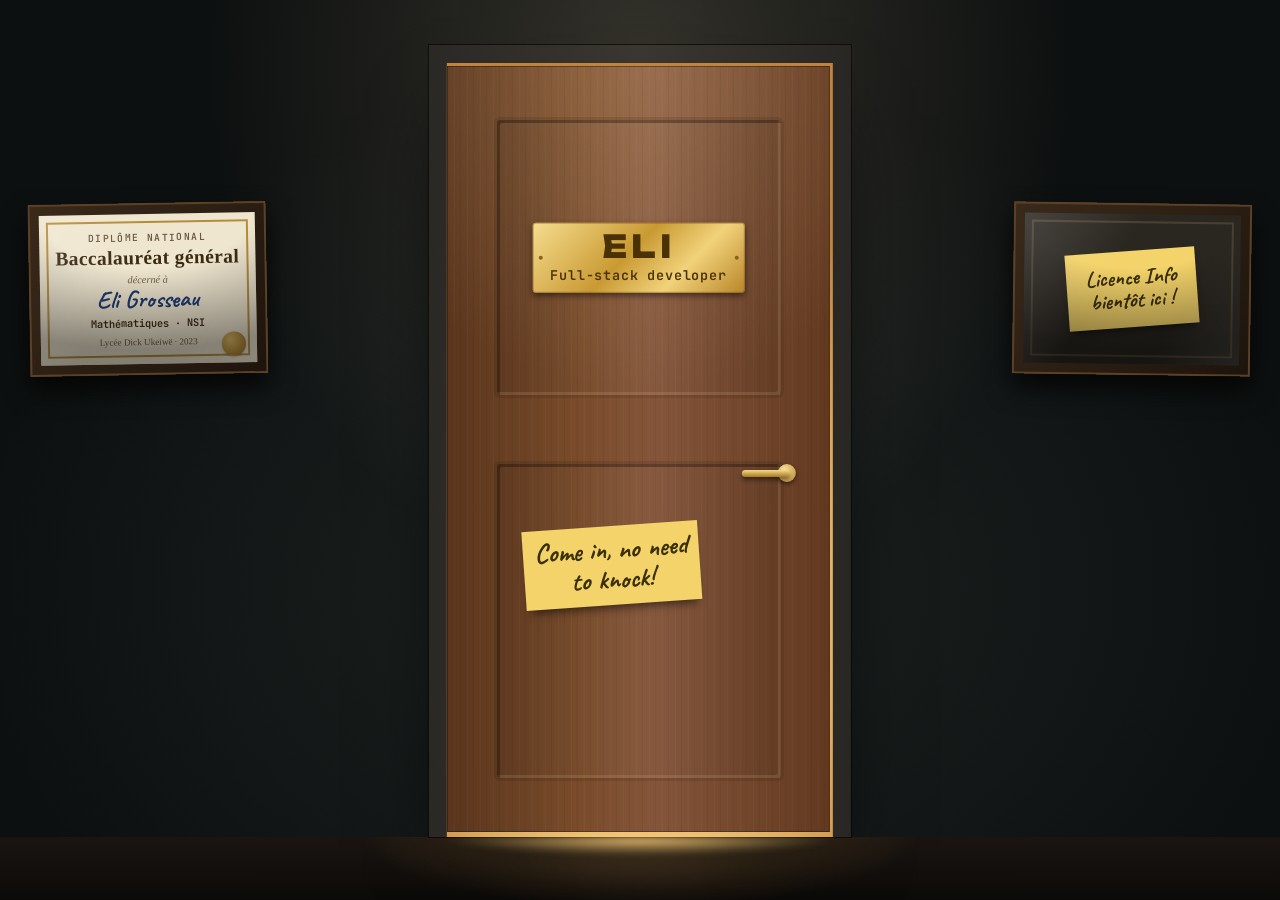
==== commit 30ef8382: "Gros plans téléphone et calendrier, numéro du badge" ====
--- a/index.html
+++ b/index.html
@@ -55,7 +55,7 @@
         </g>
       </svg>
     </button>
-    <div class="obj monitor" data-o="monitor" aria-hidden="true"><div class="foot"></div><div class="bar"></div></div>
+    <div class="obj monitor" data-o="monitor"><div class="foot"></div><div class="bar"></div></div>
     <div class="obj mat" data-o="mat" aria-hidden="true"></div>
     <div class="obj keyboard" data-o="keyboard" aria-hidden="true" id="kb"></div>
     <button class="obj click cv-desk" data-o="cv" id="o-cv" aria-label="Lire mon CV">
@@ -106,10 +106,10 @@
       </svg>
     </div>
 
-    <div class="obj phone-desk" data-o="phone" aria-hidden="true">
+    <button class="obj click phone-desk" data-o="phone" id="o-phone" aria-label="Voir le téléphone en grand">
       <div class="scr"><div class="time" id="clock">9:41</div><div class="day" id="day">Nouméa</div><div class="wx" id="wx"></div>
         <div class="notif" id="gh-notif"><b id="gh-app">Kairos</b><span id="gh-text">Stage chez ISI · 8 h 00</span><small id="gh-time"></small></div></div>
-    </div>
+    </button>
 
     <div class="obj card shadow" data-o="card">
       <div><h1>Eli</h1><p>Développeur fullstack en devenir</p></div>
@@ -146,6 +146,7 @@
         <text x="85" y="152" text-anchor="middle" font-family="Unbounded, sans-serif" font-weight="700" font-size="14" fill="#1b1d20">Eli</text>
         <text x="85" y="167" text-anchor="middle" font-family="JetBrains Mono, monospace" font-size="8.5" fill="#55595f" id="badge-role">STAGIAIRE DEV</text>
         <g fill="#1b1d20"><rect x="48" y="178" width="2" height="12"/><rect x="52" y="178" width="1" height="12"/><rect x="55" y="178" width="3" height="12"/><rect x="60" y="178" width="1" height="12"/><rect x="63" y="178" width="2" height="12"/><rect x="67" y="178" width="1" height="12"/><rect x="70" y="178" width="3" height="12"/><rect x="75" y="178" width="1" height="12"/><rect x="78" y="178" width="2" height="12"/><rect x="82" y="178" width="1" height="12"/><rect x="85" y="178" width="3" height="12"/><rect x="90" y="178" width="2" height="12"/><rect x="94" y="178" width="1" height="12"/><rect x="97" y="178" width="3" height="12"/><rect x="102" y="178" width="1" height="12"/><rect x="105" y="178" width="2" height="12"/><rect x="109" y="178" width="1" height="12"/><rect x="112" y="178" width="3" height="12"/><rect x="117" y="178" width="2" height="12"/></g>
+        <text id="badge-num" x="85" y="198" text-anchor="middle" font-family="JetBrains Mono, monospace" font-size="6.5" fill="#55595f" letter-spacing="1"></text>
       </svg>
     </button>
 
@@ -177,6 +178,18 @@
       <h2 style="font-size:28px">TODO</h2>
       <ul style="font-size:20px"><li>finir la L3</li><li>trouver un stage</li><li class="no" id="todo-last"><span>finir le portfolio</span></li></ul>
     </button>
+    <button class="obj click calendar" data-o="calendar" id="o-calendar" aria-label="Voir mon activité GitHub en grand">
+      <span class="cal-rings" aria-hidden="true"><i></i><i></i><i></i><i></i><i></i><i></i></span>
+      <span class="cal-head"><b id="cal-month"></b><span id="cal-year"></span></span>
+      <span class="cal-grid" id="cal-grid" aria-hidden="true"></span>
+      <span class="cal-foot" id="cal-foot"></span>
+    </button>
+
+    <!-- décorations selon la date (remplies par js/seasons.js) -->
+    <div class="season" id="season" aria-hidden="true"></div>
+    <!-- lueur bleutée de l'écran, visible en mode nuit -->
+    <div class="screenglow" id="screenglow" aria-hidden="true"></div>
+
     <!-- lumière : fenêtre (jour, météo), teinte de l'heure, nuit avec la lampe -->
     <div class="sunlight" id="sunlight" aria-hidden="true"><i></i><i></i><i></i><i></i><div class="drops"></div></div>
     <div class="tint" id="tint" aria-hidden="true"></div>
@@ -196,6 +209,21 @@
   <div class="front" id="front-scene">
     <div class="wall"></div>
     <div class="floor"></div>
+    <!-- diplômes accrochés au mur du couloir -->
+    <figure class="diploma bac" role="img" aria-label="Diplôme du baccalauréat général, spécialités Mathématiques et NSI, 2023">
+      <div class="dp-paper">
+        <small>Diplôme national</small>
+        <b>Baccalauréat général</b>
+        <span class="dp-to">décerné à</span>
+        <span class="dp-name">Eli Grosseau</span>
+        <span class="dp-spec">Mathématiques · NSI</span>
+        <span class="dp-foot">Lycée Dick Ukeiwë · 2023</span>
+        <i class="dp-seal" aria-hidden="true"></i>
+      </div>
+    </figure>
+    <figure class="diploma next" role="img" aria-label="Cadre vide réservé à la licence informatique, bientôt">
+      <div class="dp-paper empty"><span class="dp-note">Licence Info<br>bientôt ici !</span></div>
+    </figure>
     <div class="door-wrap" id="door-wrap">
       <div class="doorway" aria-hidden="true"></div>
       <button type="button" class="door" id="intro-go" aria-label="Ouvrir la porte et entrer dans le bureau d'Eli">
@@ -260,14 +288,37 @@
       </ul>
     </article>
     <article class="page" data-p="3">
-      <h2>On se parle ?<small>Page 4 · Contact</small></h2>
+      <h2>J'apprends en ce moment<small>Page 4 · En cours</small></h2>
+      <ul class="learning">
+        <li><b>NestJS</b><span>Une API structurée en modules, avec validation et Swagger</span><i class="bar" style="--v:.7"></i></li>
+        <li><b>Angular et les signals</b><span>Des écrans réactifs avec Angular Material</span><i class="bar" style="--v:.65"></i></li>
+        <li><b>Keycloak et OpenID Connect</b><span>La connexion sécurisée pilotée par le serveur</span><i class="bar" style="--v:.55"></i></li>
+        <li><b>Docker et Kubernetes</b><span>Conteneurs, déploiement, kubectl</span><i class="bar" style="--v:.4"></i></li>
+        <li><b>Les tests</b><span>Jest et tests de bout en bout dans la CI GitLab</span><i class="bar" style="--v:.6"></i></li>
+      </ul>
+      <span class="note">tout ça grâce au stage !</span>
+    </article>
+    <article class="page" data-p="4">
+      <h2>Prochaines étapes<small>Page 5 · Objectifs</small></h2>
+      <ul class="goals">
+        <li class="done">Créer mon portfolio</li>
+        <li>Finir mon stage chez ISI</li>
+        <li>Valider ma licence</li>
+        <li>Entrer en master</li>
+        <li>Mettre Box Box en public et l'améliorer</li>
+        <li>Contribuer à un projet open source</li>
+      </ul>
+      <span class="note">la suite au prochain commit…</span>
+    </article>
+    <article class="page" data-p="5">
+      <h2>On se parle ?<small>Page 6 · Contact</small></h2>
       <p>Je termine ma licence et je pense poursuivre en master. En attendant, mon code est sur GitHub : n'hésite pas à y jeter un œil ou à me contacter.</p>
       <p class="mail"><a href="mailto:eli.grosseau21@gmail.com">eli.grosseau21@gmail.com</a></p>
       <p class="copy">github.com/Elicopter-Nc <button type="button" id="copygh" style="cursor:pointer;border:0;background:#1d1f22;color:#fff;border-radius:4px;padding:3px 10px;font:600 12px var(--font-body)">Copier</button></p>
       <p style="margin-top:18px"><a href="https://github.com/Elicopter-Nc" target="_blank" rel="noopener">Ouvrir mon GitHub ↗</a></p>
       <span class="note">basé à Nouméa (UTC+11)</span>
     </article>
-    <nav class="nb-nav"><button type="button" id="nb-prev">← Page précédente</button><span id="nb-pos">1-2 / 4</span><button type="button" id="nb-next">Page suivante →</button></nav>
+    <nav class="nb-nav"><button type="button" id="nb-prev">← Page précédente</button><span id="nb-pos">1-2 / 6</span><button type="button" id="nb-next">Page suivante →</button></nav>
   </div>
 </div>
 
@@ -281,6 +332,18 @@
 <div class="overlay center" id="ov-cv" hidden role="dialog" aria-modal="true" aria-label="Mon CV">
   <button class="close" data-close>← Retour au bureau</button>
   <article class="cv-page" id="cv-panel"></article>
+</div>
+
+<!-- ====================== TÉLÉPHONE ====================== -->
+<div class="overlay center" id="ov-phone" hidden role="dialog" aria-modal="true" aria-label="Mon téléphone">
+  <button class="close" data-close>← Retour au bureau</button>
+  <div class="phone-big" id="phone-panel"></div>
+</div>
+
+<!-- ====================== CALENDRIER ====================== -->
+<div class="overlay center" id="ov-cal" hidden role="dialog" aria-modal="true" aria-label="Mon activité GitHub">
+  <button class="close" data-close>← Retour au bureau</button>
+  <div class="cal-big" id="cal-panel"></div>
 </div>
 
 <!-- ====================== POST-IT ====================== -->
--- a/css/style.css
+++ b/css/style.css
@@ -69,7 +69,7 @@
 .leaf{position:absolute;left:50%;top:50%;width:46%;height:16%;margin-top:-8%;border-radius:0 100% 0 100%;transform-origin:0 50%;transform:rotate(var(--rot)) scale(var(--s));
   background:linear-gradient(90deg,#2f6b3c,#4f9a55 60%,#6fb86c);box-shadow:0 4px 8px rgba(0,0,0,.25)}
 /* téléphone */
-.phone-desk{background:#111316;border-radius:26px;padding:9px;box-shadow:0 12px 20px rgba(0,0,0,.4)}
+.phone-desk{background:#111316;border:0;color:inherit;text-align:left;border-radius:26px;padding:9px;box-shadow:0 12px 20px rgba(0,0,0,.4)}
 .phone-desk .scr{height:100%;border-radius:19px;background:linear-gradient(160deg,#2e372d,#1b2220);color:#e9efe2;display:flex;flex-direction:column;align-items:center;padding:30px 12px;gap:6px}
 .phone-desk .time{font:700 32px var(--font-display);letter-spacing:-.02em;white-space:nowrap}
 .phone-desk .day{font-size:13px;opacity:.8}
@@ -181,7 +181,7 @@
 .toast.rock{background:#2a1d08;color:#ffd34d;border:2px solid #e0a11b;font:800 22px var(--font-display);letter-spacing:.04em}
 @keyframes toastIn{from{opacity:0;transform:translate(-50%,-10px)}}
 
-.hint{transition:opacity .4s}
+.hint{transition:opacity .4s;pointer-events:none}
 /* coin bas-gauche : vue rapide et langue */
 .corner{position:absolute;left:max(16px,env(safe-area-inset-left,0px));bottom:calc(14px + env(safe-area-inset-bottom,0px));z-index:20;display:flex;gap:8px;align-items:center}
 .corner .quick{font:500 13px var(--font-mono);background:var(--ui);color:var(--fg);border:1px solid var(--ui-line);border-radius:999px;box-shadow:0 4px 14px rgba(0,0,0,.2)}
@@ -211,6 +211,33 @@
 .tidy{position:absolute;right:max(16px,env(safe-area-inset-right,0px));bottom:calc(14px + env(safe-area-inset-bottom,0px));z-index:20;cursor:pointer;
   font:500 13px var(--font-mono);background:var(--ui);color:var(--fg);border:1px solid var(--ui-line);padding:7px 14px;border-radius:999px;box-shadow:0 4px 14px rgba(0,0,0,.2)}
 .hint.gone{opacity:0;pointer-events:none}
+
+/* --- calendrier de bureau : contributions GitHub des 20 dernières semaines --- */
+.calendar{border:0;font:inherit;text-align:left;display:flex;flex-direction:column;gap:6px;padding:16px 12px 10px;background:#fdfcf8;color:#1b1d20;text-decoration:none;
+  border-radius:3px;box-shadow:0 8px 14px rgba(0,0,0,.25)}
+.cal-rings{position:absolute;left:10%;right:10%;top:-7px;display:flex;justify-content:space-between}
+.cal-rings i{width:6px;height:15px;border-radius:3px;background:linear-gradient(90deg,#8b9098,#e2e4e7,#8b9098)}
+.cal-head{display:flex;justify-content:space-between;align-items:baseline;border-bottom:2px solid #1b1d20;padding-bottom:3px}
+.cal-head b{font:800 15px var(--font-display);text-transform:uppercase;letter-spacing:.02em;color:#b3261e}
+.cal-head span{font:600 10px var(--font-mono);color:#55595f;text-transform:uppercase;letter-spacing:.08em}
+.cal-grid{flex:1;display:grid;grid-template-columns:repeat(7,1fr);grid-auto-rows:1fr;gap:1px 2px;min-height:0;font:600 8.5px/1 var(--font-mono);text-align:center}
+.cal-grid .wd{color:#b3261e;font-size:7.5px;align-self:center}
+.cal-grid i{font-style:normal;display:grid;place-items:center;border-radius:50%;color:#3c4046}
+.cal-grid i.out{visibility:hidden}
+.cal-grid i[data-l="1"]{background:#c6efcd}.cal-grid i[data-l="2"]{background:#7fd890}.cal-grid i[data-l="3"]{background:#40c463;color:#fff}.cal-grid i[data-l="4"]{background:#216e39;color:#fff}
+.cal-grid i.today{box-shadow:0 0 0 1.5px #e4572e;color:#b3261e}
+.cal-foot{font:500 10px var(--font-mono);color:#55595f;white-space:nowrap;overflow:hidden;text-overflow:ellipsis}
+/* --- lueur de l'écran en mode nuit --- */
+.screenglow{position:absolute;z-index:5;pointer-events:none;opacity:0;transition:opacity 1.2s ease;mix-blend-mode:screen;
+  background:radial-gradient(50% 100% at 50% 0,rgba(140,185,255,.8),rgba(100,150,255,.28) 50%,transparent 80%)}
+.room.is-night .screenglow{opacity:1}
+/* --- décorations selon la date --- */
+.season{position:absolute;inset:0;pointer-events:none;z-index:5}
+.season svg{position:absolute;overflow:visible}
+.season .bulb{animation:twinkle-bulb 1.6s ease-in-out infinite}
+@keyframes twinkle-bulb{50%{opacity:.35}}
+.season .confetti{position:absolute;width:12px;height:6px;border-radius:1px;opacity:.9}
+@media (prefers-reduced-motion:reduce){.season .bulb{animation:none}}
 
 /* ===== ambiance : lampe, heure de Nouméa, météo ===== */
 .lamp{background:none;border:0;padding:0;z-index:5}
@@ -284,6 +311,27 @@
 .leak{position:absolute;left:12px;right:12px;bottom:-18px;height:18px;background:radial-gradient(50% 100% at 50% 0,rgba(255,206,120,.95),transparent);filter:blur(3px);
   animation:leak 3.5s ease-in-out infinite}
 @keyframes leak{50%{opacity:.7}}
+/* diplômes au mur : un vrai, et un cadre vide pour la licence */
+.diploma{position:absolute;margin:0;top:calc(100% - var(--floor) - var(--door-h) * .8);width:calc(var(--door-h) * .3);aspect-ratio:1.38;
+  padding:calc(var(--door-h) * .014);background:linear-gradient(135deg,#3a2a1a,#1d140c);box-shadow:0 14px 26px rgba(0,0,0,.7),inset 0 0 0 2px #5a4128}
+.diploma.bac{right:calc(50% + var(--door-w) / 2 + 18px + var(--door-w) * .42);transform:rotate(-1deg)}
+.diploma.next{left:calc(50% + var(--door-w) / 2 + 18px + var(--door-w) * .42);transform:rotate(.8deg)}
+/* reflet sur le verre et petit éclairage du couloir */
+.diploma::after{content:"";position:absolute;inset:calc(var(--door-h) * .014);pointer-events:none;
+  background:linear-gradient(120deg,rgba(255,255,255,.14),transparent 40%,transparent 70%,rgba(255,255,255,.06)),radial-gradient(120% 90% at 50% 0,transparent 40%,rgba(0,0,0,.45))}
+.dp-paper{height:100%;background:#efe6cf;color:#3b2a14;display:flex;flex-direction:column;align-items:center;justify-content:center;gap:2px;position:relative;text-align:center;
+  outline:2px solid #b58b3c;outline-offset:calc(var(--door-h) * -.012);font-size:calc(var(--door-h) * .0145);padding:6%}
+.dp-paper small{font:600 .85em var(--font-mono);letter-spacing:.14em;text-transform:uppercase;opacity:.75}
+.dp-paper b{font:700 1.7em/1.05 Georgia,"Times New Roman",serif;letter-spacing:.02em;margin:2px 0 4px}
+.dp-to{font:italic .9em Georgia,serif;opacity:.7}
+.dp-name{font:700 2.1em/1 var(--font-hand);color:#1f3b73}
+.dp-spec{font:600 .9em var(--font-mono);margin-top:3px}
+.dp-foot{font:.8em Georgia,serif;opacity:.75;margin-top:5px}
+.dp-seal{position:absolute;right:5%;bottom:5%;width:11%;aspect-ratio:1;border-radius:50%;background:radial-gradient(circle at 35% 35%,#e9c46a,#b8862c 60%,#8a611c);box-shadow:0 1px 2px rgba(0,0,0,.3)}
+.dp-paper.empty{background:#2a2620;outline-color:#4a4032}
+.dp-note{background:#f3d36a;color:#3a2f05;padding:8% 10%;transform:rotate(-5deg);font:700 1.9em/1.05 var(--font-hand);box-shadow:0 6px 8px -4px rgba(0,0,0,.6)}
+@media (max-aspect-ratio:1/1){.diploma{display:none}}
+
 /* lumière chaude qui envahit l'écran au moment d'entrer */
 .flood{position:absolute;pointer-events:none;opacity:0;border-radius:50%;background:radial-gradient(closest-side,#fff7e0,#f8d897 45%,rgba(240,190,110,.85) 70%,rgba(240,190,110,0))}
 @media (prefers-reduced-motion:reduce){.door,.handle i{transition:none}.leak{animation:none}}
@@ -316,7 +364,8 @@
 .badge-big ul{margin:0;padding-left:18px;display:grid;gap:4px;font-size:15px}
 .badge-big .tags{display:flex;flex-wrap:wrap;gap:6px}
 .badge-big .tags span{font:500 12.5px var(--font-mono);border:1.5px solid #1b1d20;border-radius:4px;padding:2px 8px}
-.badge-big .bb-code{display:flex;gap:2px;height:28px;padding:0 24px 22px}
+.badge-big .bb-code{display:flex;gap:2px;height:28px;padding:0 24px 6px}
+.badge-big .bb-num{display:block;text-align:center;font:500 11px var(--font-mono);letter-spacing:.2em;color:#55595f;padding-bottom:18px;min-height:18px}
 .badge-big .bb-code i{flex:var(--w,1);background:#1b1d20}.badge-big .bb-code i:nth-child(odd){background:transparent}
 .todo-mark{color:#b3261e}
 
@@ -347,6 +396,52 @@
 .cv-page dd{margin:0;font-size:14.5px;color:#3c4046}
 .cv-page .cv-dl{justify-self:start;display:inline-flex;gap:8px;align-items:center;background:#1b1d20;color:#fff;text-decoration:none;font-weight:600;padding:10px 18px;border-radius:999px}
 @media (max-width:640px){.cv-page .cv-cols{grid-template-columns:1fr}.cv-page .cv-contact{text-align:left}}
+
+/* --- téléphone en gros plan : écran de verrouillage --- */
+.phone-big{width:min(360px,100%);aspect-ratio:9/19;background:#111316;border-radius:48px;padding:14px;box-shadow:0 0 0 2px #2a2d33,0 40px 80px rgba(0,0,0,.55);position:relative}
+.phone-big .pb-scr{height:100%;border-radius:36px;overflow:hidden;background:linear-gradient(165deg,#3a4a3a,#1e2a26 55%,#121816);color:#eef3ea;
+  display:flex;flex-direction:column;align-items:center;padding:20px 16px;gap:4px;position:relative}
+.phone-big .pb-island{width:96px;height:28px;border-radius:14px;background:#050506;margin-bottom:18px}
+.phone-big .pb-day{font:500 15px var(--font-body);opacity:.85;text-transform:capitalize}
+.phone-big .pb-time{font:700 76px/1 var(--font-display);letter-spacing:-.03em;margin-bottom:6px}
+.phone-big .pb-wx{font:600 13px var(--font-mono);opacity:.85;margin-bottom:20px;min-height:1em}
+.phone-big .pb-list{width:100%;display:grid;gap:8px;margin-top:auto}
+.phone-big .pb-n{background:rgba(255,255,255,.14);backdrop-filter:blur(8px);border-radius:18px;padding:11px 13px;display:grid;grid-template-columns:30px 1fr;gap:4px 10px;font-size:13.5px;line-height:1.35}
+.phone-big .pb-ico{grid-row:span 2;width:30px;height:30px;border-radius:8px;display:grid;place-items:center;font:700 13px var(--font-display)}
+.phone-big .pb-top{display:flex;justify-content:space-between;gap:8px;font-size:11.5px;opacity:.75;text-transform:uppercase;letter-spacing:.04em}
+.phone-big .pb-top b{font-weight:600;overflow:hidden;text-overflow:ellipsis;white-space:nowrap}
+.phone-big .pb-bar{width:120px;height:5px;border-radius:3px;background:rgba(255,255,255,.6);margin-top:14px}
+
+/* --- calendrier en gros plan : une année de contributions --- */
+.cal-big{width:min(980px,100%);background:#fdfcf8;color:#1b1d20;border-radius:4px;padding:34px clamp(18px,4vw,40px) 26px;box-shadow:0 40px 80px rgba(0,0,0,.5);position:relative;display:grid;gap:16px}
+.cal-big .cb-rings{position:absolute;left:6%;right:6%;top:-12px;display:flex;justify-content:space-between}
+.cal-big .cb-rings i{width:9px;height:26px;border-radius:5px;background:linear-gradient(90deg,#8b9098,#e2e4e7,#8b9098)}
+.cal-big header{display:flex;flex-wrap:wrap;justify-content:space-between;align-items:baseline;gap:8px;border-bottom:3px solid #1b1d20;padding-bottom:10px}
+.cal-big h2{margin:0;font:800 clamp(24px,4vw,36px)/1 var(--font-display);letter-spacing:-.02em}
+.cal-big header p{margin:0;font:500 14px var(--font-mono);color:#55595f}
+.cal-big header{align-items:flex-end}
+.cal-big .cm-title{display:flex;align-items:baseline;gap:12px}
+.cal-big .cm-title h2{color:#b3261e;text-transform:capitalize}
+.cal-big .cm-title span{font:800 clamp(18px,3vw,26px) var(--font-display);color:#9aa0a8}
+.cal-big .cm-nav{display:flex;gap:6px}
+.cal-big .cm-nav button{cursor:pointer;width:38px;height:38px;border-radius:50%;border:1.5px solid #1b1d20;background:#fff;font:700 18px var(--font-body);color:#1b1d20}
+.cal-big .cm-nav button:disabled{opacity:.25;cursor:default}
+.cal-big .cm-week{display:grid;grid-template-columns:repeat(7,1fr);gap:4px;font:600 12px var(--font-mono);text-transform:uppercase;letter-spacing:.08em;color:#55595f;text-align:left;padding:0 6px}
+.cal-big .cm-week span:nth-child(n+6){color:#b3261e}
+.cal-big .cm-grid{display:grid;grid-template-columns:repeat(7,1fr);gap:4px}
+.cal-big .cm-day{position:relative;min-height:clamp(46px,8vw,74px);border-top:2px solid #e3e1da;padding:6px;display:flex;flex-direction:column;justify-content:space-between;background:#fff;border-radius:2px}
+.cal-big .cm-day.out{background:none;border-top-color:transparent}
+.cal-big .cm-day.out b{color:#c9ccd1}
+.cal-big .cm-day b{font:700 clamp(14px,2.2vw,20px)/1 var(--font-display);color:#1b1d20}
+.cal-big .cm-day.we b{color:#b3261e}
+.cal-big .cm-day small{font:500 10.5px var(--font-mono);color:#1f5f33;white-space:nowrap;overflow:hidden;text-overflow:ellipsis}
+.cal-big .cm-day[data-l="1"]{background:#e3f6e6}.cal-big .cm-day[data-l="2"]{background:#c6efcd}.cal-big .cm-day[data-l="3"]{background:#9be9a8}.cal-big .cm-day[data-l="4"]{background:#6fd283}
+.cal-big .cm-day[data-l]:not([data-l="0"]){border-top-color:#30a14e}
+/* aujourd'hui : entouré au feutre rouge */
+.cal-big .cm-day.today::after{content:"";position:absolute;left:2px;top:2px;width:34px;height:30px;border:2.5px solid #e4572e;border-radius:50% 45% 55% 48%;transform:rotate(-8deg)}
+.cal-big footer .cm-sum b{color:#1b1d20}
+@media (max-width:560px){.cal-big .cm-day small{display:none}.cal-big .cm-week{font-size:10px;letter-spacing:0;padding:0 2px}.cal-big .cm-day{padding:4px}.cal-big .cm-day.today::after{width:26px;height:24px}}
+.cal-big footer a{color:#fff;background:#1b1d20;text-decoration:none;font:600 14px var(--font-body);padding:9px 16px;border-radius:999px}
 
 /* ===== surcouches ===== */
 .overlay{position:fixed;inset:0;z-index:50}
@@ -437,6 +532,18 @@
 .skills h3{font:700 26px/1 var(--font-hand);margin:0 0 6px;color:#2b5fd9}
 .tags{display:flex;flex-wrap:wrap;gap:6px}
 .tags span{font:500 13px var(--font-mono);background:#fff;border:1.5px solid #1d1f22;border-radius:4px;padding:2px 8px;box-shadow:2px 2px 0 #1d1f22}
+/* carnet : apprentissages en cours (barre de progression tracée au feutre) et objectifs */
+.learning{list-style:none;margin:0 0 10px;padding:0;display:grid;gap:12px}
+.learning li{display:grid;gap:1px;background:rgba(251,250,245,.85)}
+.learning b{font:700 22px/1 var(--font-hand);color:#1c2638}
+.learning span{font-size:14.5px;color:#4a4e55}
+.learning .bar{display:block;height:7px;margin-top:4px;border:1.5px solid #1c2638;border-radius:4px;max-width:280px;
+  background:linear-gradient(90deg,#2b5fd9 calc(var(--v) * 100%),transparent 0)}
+.goals{list-style:none;margin:0 0 12px;padding:0;display:grid;gap:10px;font-size:16.5px}
+.goals li{background:rgba(251,250,245,.85);padding-left:30px;position:relative}
+.goals li::before{content:"";position:absolute;left:0;top:2px;width:17px;height:17px;border:2px solid #1c2638;border-radius:3px}
+.goals li.done::before{background:linear-gradient(45deg,transparent 42%,#2b5fd9 42% 58%,transparent 58%),linear-gradient(-45deg,transparent 42%,#2b5fd9 42% 58%,transparent 58%)}
+.goals li.done{color:#6b6e72;text-decoration:line-through;text-decoration-color:#b3261e}
 .likes{display:grid;gap:14px;margin:0;padding:0;list-style:none}
 .likes li{display:grid;grid-template-columns:auto 1fr;gap:12px;align-items:start;font-size:16px;background:rgba(251,250,245,.85)}
 .likes b{font:700 22px/1 var(--font-hand);color:#1c2638;display:block}
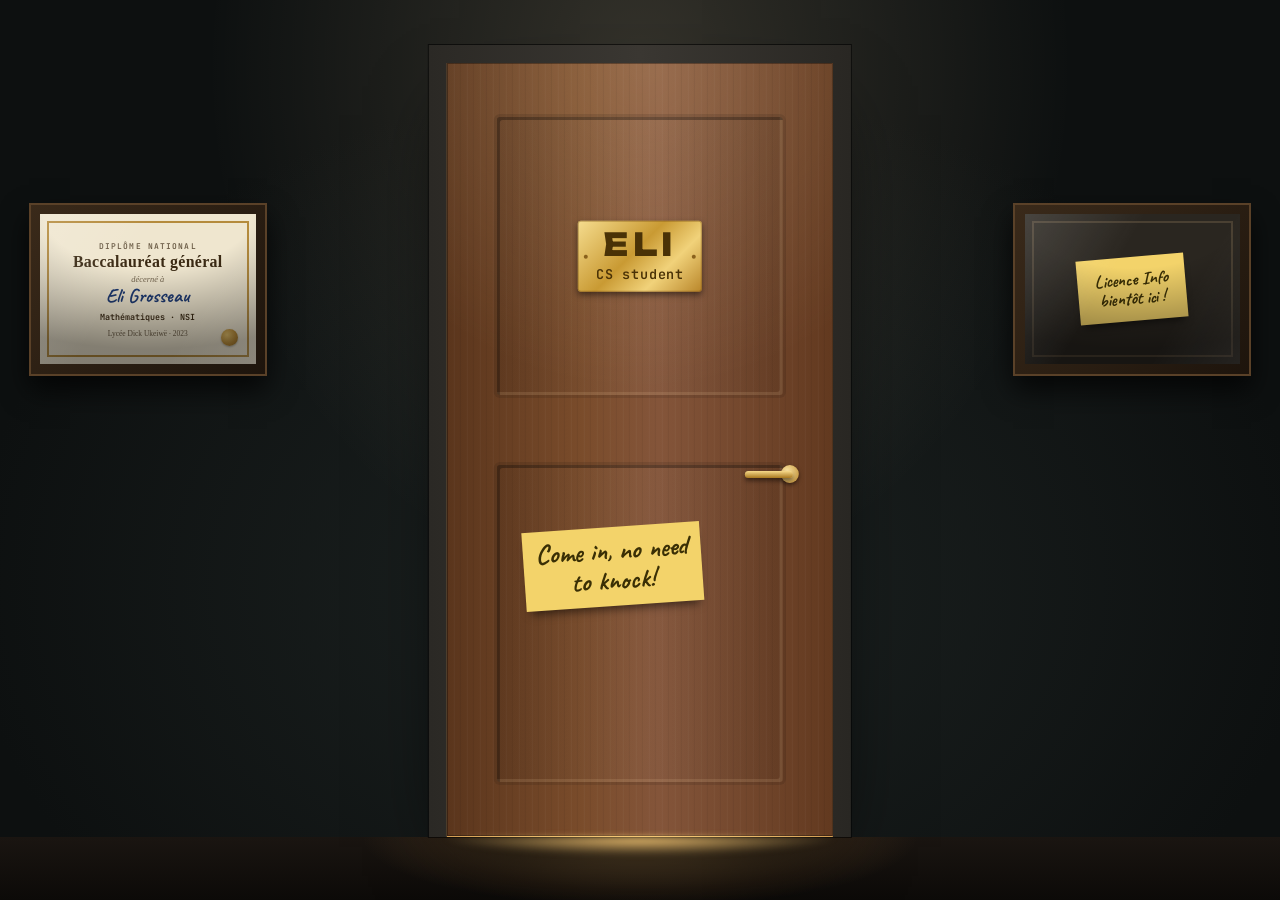
==== commit eb5502cf: "Plaque Étudiant en info, cadres droits, dos de la porte sans la plaque" ====
--- a/index.html
+++ b/index.html
@@ -112,7 +112,7 @@
     </button>
 
     <div class="obj card shadow" data-o="card">
-      <div><h1>Eli</h1><p>Développeur fullstack en devenir</p></div>
+      <div><div class="card-id"><img class="avatar" src="https://github.com/Elicopter-Nc.png?size=96" alt="" width="40" height="40" draggable="false" onerror="this.remove()"><h1>Eli</h1></div><p>Développeur fullstack en devenir</p></div>
       <small>Nouméa · github.com/Elicopter-Nc</small>
     </div>
     <div class="obj nugget" data-o="nugget" aria-hidden="true" id="nugget">
@@ -136,7 +136,6 @@
 
     <button class="obj click badge-desk" data-o="badge" id="o-badge" aria-label="Voir mon badge de stage chez ISI">
       <svg viewBox="0 0 170 210" width="100%" height="100%" aria-hidden="true">
-        <path d="M70 40 C 20 30, -10 -10, 40 -30 M100 40 C 150 30, 175 -20, 120 -34" fill="none" stroke="#2b5fd9" stroke-width="12" stroke-linecap="round"/>
         <rect x="76" y="34" width="18" height="16" rx="3" fill="#b9bec5"/>
         <rect x="18" y="46" width="134" height="160" rx="12" fill="rgba(235,242,250,.65)" stroke="rgba(255,255,255,.8)" stroke-width="2"/>
         <rect x="26" y="54" width="118" height="146" rx="7" fill="#fdfcf9"/>
@@ -228,7 +227,7 @@
       <div class="doorway" aria-hidden="true"></div>
       <button type="button" class="door" id="intro-go" aria-label="Ouvrir la porte et entrer dans le bureau d'Eli">
         <span class="panel top"></span><span class="panel bottom"></span>
-        <span class="plate"><b>ELI</b><small>Développeur fullstack</small></span>
+        <span class="plate"><b>ELI</b><small>Étudiant en info</small></span>
         <span class="door-note">Entrez sans frapper !</span>
         <span class="handle"><i></i></span>
       </button>
@@ -296,7 +295,6 @@
         <li><b>Docker et Kubernetes</b><span>Conteneurs, déploiement, kubectl</span><i class="bar" style="--v:.4"></i></li>
         <li><b>Les tests</b><span>Jest et tests de bout en bout dans la CI GitLab</span><i class="bar" style="--v:.6"></i></li>
       </ul>
-      <span class="note">tout ça grâce au stage !</span>
     </article>
     <article class="page" data-p="4">
       <h2>Prochaines étapes<small>Page 5 · Objectifs</small></h2>
@@ -305,8 +303,7 @@
         <li>Finir mon stage chez ISI</li>
         <li>Valider ma licence</li>
         <li>Entrer en master</li>
-        <li>Mettre Box Box en public et l'améliorer</li>
-        <li>Contribuer à un projet open source</li>
+        <li>Devenir Challenger sur LoL</li>
       </ul>
       <span class="note">la suite au prochain commit…</span>
     </article>
--- a/css/style.css
+++ b/css/style.css
@@ -35,6 +35,9 @@
     linear-gradient(90deg,var(--wood),var(--wood-2) 50%,var(--wood));}
 .scene{position:absolute;left:50%;top:50%;transform-origin:0 0}
 .obj{position:absolute;transform:rotate(var(--r,0deg))}
+/* les objets cliquables sont des <button> : on retire la bordure et le fond que le navigateur leur ajoute */
+:where(button.obj){border:0;color:inherit;font:inherit}   /* :where = priorité nulle, les styles de chaque objet passent avant */
+.folder-desk{background:none;padding:0}
 .obj.click{cursor:pointer;transition:transform .25s ease,filter .25s ease}
 .obj.click:hover,.obj.click:focus-visible{transform:rotate(var(--r,0deg)) translateY(-8px) scale(1.015);filter:drop-shadow(0 22px 18px rgba(0,0,0,.25))}
 .obj.click:focus-visible{outline:4px solid var(--accent);outline-offset:8px}
@@ -109,12 +112,14 @@
 .card{background:#fdfcf9;color:#1b1d20;border-radius:6px;padding:22px 24px;display:flex;flex-direction:column;justify-content:space-between}
 .card h1{font:800 38px/1 var(--font-display);margin:0;letter-spacing:-.03em}
 .card p{margin:4px 0 0;font-size:16px;color:#55595f}
+.card-id{display:flex;align-items:center;gap:12px}
+.card .avatar{width:40px;height:40px;border-radius:50%;flex:none;object-fit:cover;box-shadow:0 0 0 2px #fdfcf9,0 0 0 3px #d9d4ca;pointer-events:none}
 .card small{font:500 13px var(--font-mono);color:#55595f}
 /* dossier fermé sur le bureau */
 .folder-desk .fb{position:absolute;inset:0;top:12%;background:var(--kraft-back);border-radius:6px 14px 10px 10px}
 .folder-desk .ft{position:absolute;right:0;top:3%;width:40%;height:12%;background:var(--kraft-back);border-radius:12px 12px 0 0}
 .folder-desk .tabs{position:absolute;left:5%;right:44%;top:6%;height:12%;display:flex;gap:2px}
-.folder-desk .tabs i{flex:1;border-radius:8px 8px 0 0;background:var(--c)}
+.folder-desk .tabs i{flex:1;border-radius:8px 8px 0 0;background:var(--c);box-shadow:inset 0 0 0 1.5px rgba(255,255,255,.22),0 -1px 3px rgba(0,0,0,.25)}
 .folder-desk .ff{position:absolute;inset:0;top:17%;background:linear-gradient(170deg,var(--kraft),#c9a160);border-radius:8px 8px 12px 12px;padding:9% 8%;display:flex;flex-direction:column;justify-content:space-between}
 .folder-desk .lbl{background:var(--paper);color:var(--paper-ink);padding:14px 20px;border-radius:3px;transform:rotate(-1.5deg);box-shadow:0 1px 3px rgba(0,0,0,.25);align-self:flex-start}
 .folder-desk .lbl small{display:block;font:500 13px var(--font-mono);letter-spacing:.08em;color:var(--paper-muted)}
@@ -224,7 +229,8 @@
 .cal-grid .wd{color:#b3261e;font-size:7.5px;align-self:center}
 .cal-grid i{font-style:normal;display:grid;place-items:center;border-radius:50%;color:#3c4046}
 .cal-grid i.out{visibility:hidden}
-.cal-grid i[data-l="1"]{background:#c6efcd}.cal-grid i[data-l="2"]{background:#7fd890}.cal-grid i[data-l="3"]{background:#40c463;color:#fff}.cal-grid i[data-l="4"]{background:#216e39;color:#fff}
+/* contributions : surligneur jaune-orangé, comme les touches E L I du clavier */
+.cal-grid i[data-l="1"]{background:#fcebc0}.cal-grid i[data-l="2"]{background:#f8d77e}.cal-grid i[data-l="3"]{background:#f2b53a}.cal-grid i[data-l="4"]{background:#e0900f;color:#fff}
 .cal-grid i.today{box-shadow:0 0 0 1.5px #e4572e;color:#b3261e}
 .cal-foot{font:500 10px var(--font-mono);color:#55595f;white-space:nowrap;overflow:hidden;text-overflow:ellipsis}
 /* --- lueur de l'écran en mode nuit --- */
@@ -281,13 +287,15 @@
   box-shadow:0 0 0 1px rgba(0,0,0,.6),0 40px 80px -30px rgba(0,0,0,.9);perspective:1400px}
 /* la pièce éclairée derrière la porte (visible par les fentes, puis à l'ouverture) */
 .doorway{position:absolute;inset:18px 18px 0;background:radial-gradient(80% 60% at 50% 70%,#fff4d6,#f2c878 45%,#c0843c 100%)}
-.door{all:unset;box-sizing:border-box;cursor:pointer;position:absolute;top:21px;left:18px;right:21px;bottom:5px;transform-origin:0 50%;
+.door{all:unset;box-sizing:border-box;cursor:pointer;position:absolute;top:18px;left:18px;right:18px;bottom:1px;transform-origin:0 50%;
   background:
     repeating-linear-gradient(90deg,rgba(0,0,0,.06) 0 1px,transparent 1px 7px,rgba(255,255,255,.03) 7px 8px,transparent 8px 13px),
     radial-gradient(120% 60% at 50% 0,rgba(255,226,180,.18),transparent 70%),
     linear-gradient(90deg,#5a351c,#7a4c2b 35%,#84553a 55%,#62391f);
   box-shadow:inset 0 0 0 1px rgba(0,0,0,.35);
   transition:transform 1.05s cubic-bezier(.45,.05,.3,1)}
+/* une fois que la porte a dépassé 90°, on voit son dos : la plaque, le post-it, la poignée et les panneaux n'y sont pas */
+.door.back>*{visibility:hidden}
 .door:focus-visible{outline:3px solid #f2c878;outline-offset:8px}
 .door .panel{position:absolute;left:13%;right:13%;border-radius:3px;
   background:linear-gradient(90deg,rgba(0,0,0,.08),rgba(255,255,255,.03) 50%,rgba(0,0,0,.08));
@@ -314,20 +322,20 @@
 /* diplômes au mur : un vrai, et un cadre vide pour la licence */
 .diploma{position:absolute;margin:0;top:calc(100% - var(--floor) - var(--door-h) * .8);width:calc(var(--door-h) * .3);aspect-ratio:1.38;
   padding:calc(var(--door-h) * .014);background:linear-gradient(135deg,#3a2a1a,#1d140c);box-shadow:0 14px 26px rgba(0,0,0,.7),inset 0 0 0 2px #5a4128}
-.diploma.bac{right:calc(50% + var(--door-w) / 2 + 18px + var(--door-w) * .42);transform:rotate(-1deg)}
-.diploma.next{left:calc(50% + var(--door-w) / 2 + 18px + var(--door-w) * .42);transform:rotate(.8deg)}
+.diploma.bac{right:calc(50% + var(--door-w) / 2 + 18px + var(--door-w) * .42)}
+.diploma.next{left:calc(50% + var(--door-w) / 2 + 18px + var(--door-w) * .42)}
 /* reflet sur le verre et petit éclairage du couloir */
 .diploma::after{content:"";position:absolute;inset:calc(var(--door-h) * .014);pointer-events:none;
   background:linear-gradient(120deg,rgba(255,255,255,.14),transparent 40%,transparent 70%,rgba(255,255,255,.06)),radial-gradient(120% 90% at 50% 0,transparent 40%,rgba(0,0,0,.45))}
 .dp-paper{height:100%;background:#efe6cf;color:#3b2a14;display:flex;flex-direction:column;align-items:center;justify-content:center;gap:2px;position:relative;text-align:center;
-  outline:2px solid #b58b3c;outline-offset:calc(var(--door-h) * -.012);font-size:calc(var(--door-h) * .0145);padding:6%}
+  outline:2px solid #b58b3c;outline-offset:calc(var(--door-h) * -.012);font-size:calc(var(--door-h) * .0118);padding:calc(var(--door-h) * .026) calc(var(--door-h) * .03)}
 .dp-paper small{font:600 .85em var(--font-mono);letter-spacing:.14em;text-transform:uppercase;opacity:.75}
-.dp-paper b{font:700 1.7em/1.05 Georgia,"Times New Roman",serif;letter-spacing:.02em;margin:2px 0 4px}
+.dp-paper b{font:700 1.7em/1.05 Georgia,"Times New Roman",serif;letter-spacing:.02em;margin:1px 0 3px}
 .dp-to{font:italic .9em Georgia,serif;opacity:.7}
 .dp-name{font:700 2.1em/1 var(--font-hand);color:#1f3b73}
 .dp-spec{font:600 .9em var(--font-mono);margin-top:3px}
-.dp-foot{font:.8em Georgia,serif;opacity:.75;margin-top:5px}
-.dp-seal{position:absolute;right:5%;bottom:5%;width:11%;aspect-ratio:1;border-radius:50%;background:radial-gradient(circle at 35% 35%,#e9c46a,#b8862c 60%,#8a611c);box-shadow:0 1px 2px rgba(0,0,0,.3)}
+.dp-foot{font:.8em Georgia,serif;opacity:.75;margin-top:4px}
+.dp-seal{position:absolute;right:8%;bottom:12%;width:8%;aspect-ratio:1;border-radius:50%;background:radial-gradient(circle at 35% 35%,#e9c46a,#b8862c 60%,#8a611c);box-shadow:0 1px 2px rgba(0,0,0,.3)}
 .dp-paper.empty{background:#2a2620;outline-color:#4a4032}
 .dp-note{background:#f3d36a;color:#3a2f05;padding:8% 10%;transform:rotate(-5deg);font:700 1.9em/1.05 var(--font-hand);box-shadow:0 6px 8px -4px rgba(0,0,0,.6)}
 @media (max-aspect-ratio:1/1){.diploma{display:none}}
@@ -431,14 +439,15 @@
 .cal-big .cm-grid{display:grid;grid-template-columns:repeat(7,1fr);gap:4px}
 .cal-big .cm-day{position:relative;min-height:clamp(46px,8vw,74px);border-top:2px solid #e3e1da;padding:6px;display:flex;flex-direction:column;justify-content:space-between;background:#fff;border-radius:2px}
 .cal-big .cm-day.out{background:none;border-top-color:transparent}
-.cal-big .cm-day.out b{color:#c9ccd1}
+.cal-big .cm-day.out b,.cal-big .cm-day.out.we b{color:#c9ccd1}
 .cal-big .cm-day b{font:700 clamp(14px,2.2vw,20px)/1 var(--font-display);color:#1b1d20}
 .cal-big .cm-day.we b{color:#b3261e}
-.cal-big .cm-day small{font:500 10.5px var(--font-mono);color:#1f5f33;white-space:nowrap;overflow:hidden;text-overflow:ellipsis}
-.cal-big .cm-day[data-l="1"]{background:#e3f6e6}.cal-big .cm-day[data-l="2"]{background:#c6efcd}.cal-big .cm-day[data-l="3"]{background:#9be9a8}.cal-big .cm-day[data-l="4"]{background:#6fd283}
-.cal-big .cm-day[data-l]:not([data-l="0"]){border-top-color:#30a14e}
+.cal-big .cm-day small{font:500 10.5px var(--font-mono);color:#7a4a06;white-space:nowrap;overflow:hidden;text-overflow:ellipsis}
+.cal-big .cm-day[data-l="1"]{background:#fdf1d2}.cal-big .cm-day[data-l="2"]{background:#fbe3a4}.cal-big .cm-day[data-l="3"]{background:#f7cc6a}.cal-big .cm-day[data-l="4"]{background:#f2b53a}
+.cal-big .cm-day[data-l]:not([data-l="0"]){border-top-color:#e0900f}
 /* aujourd'hui : entouré au feutre rouge */
 .cal-big .cm-day.today::after{content:"";position:absolute;left:2px;top:2px;width:34px;height:30px;border:2.5px solid #e4572e;border-radius:50% 45% 55% 48%;transform:rotate(-8deg)}
+.cal-big footer{display:flex;flex-wrap:wrap;justify-content:space-between;align-items:center;gap:12px;font:500 14px var(--font-body);color:#55595f}
 .cal-big footer .cm-sum b{color:#1b1d20}
 @media (max-width:560px){.cal-big .cm-day small{display:none}.cal-big .cm-week{font-size:10px;letter-spacing:0;padding:0 2px}.cal-big .cm-day{padding:4px}.cal-big .cm-day.today::after{width:26px;height:24px}}
 .cal-big footer a{color:#fff;background:#1b1d20;text-decoration:none;font:600 14px var(--font-body);padding:9px 16px;border-radius:999px}
@@ -500,7 +509,7 @@
 .photo{position:relative;margin:14px 6px 0 0;align-self:start;justify-self:end;background:#fff;padding:8px 8px 22px;
   box-shadow:0 1px 2px rgba(0,0,0,.18),0 14px 26px -8px rgba(0,0,0,.35);transform:rotate(2.5deg)}
 .photo.portrait{width:190px}
-.photo.landscape{width:min(440px,42vw);transform:rotate(-2deg)}
+.photo.landscape{width:min(360px,34vw);transform:rotate(-2deg)}
 .photo img{display:block;width:100%;height:auto;aspect-ratio:var(--ratio)}
 .photo::after{content:"";position:absolute;inset:8px 8px 22px;pointer-events:none;
   background:linear-gradient(125deg,rgba(255,255,255,.18) 0%,transparent 38%,transparent 70%,rgba(255,255,255,.08) 100%)}
